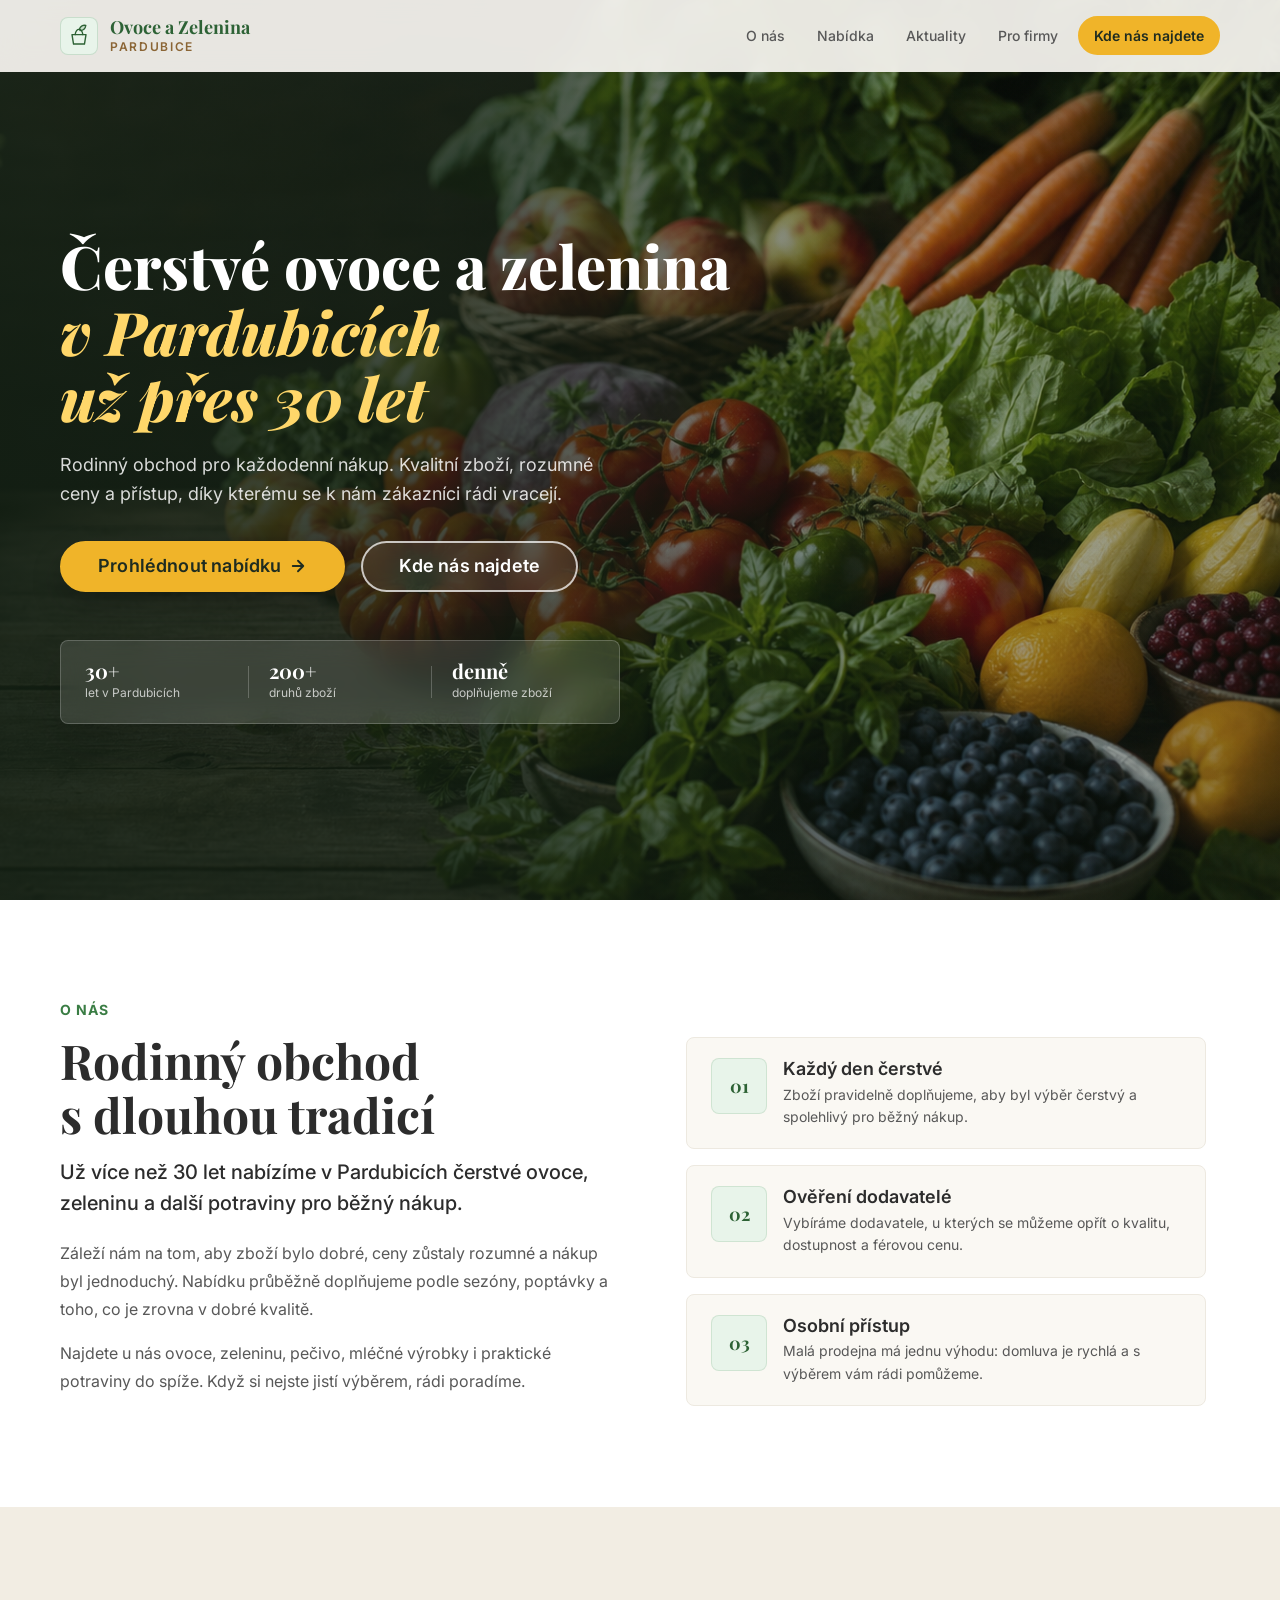
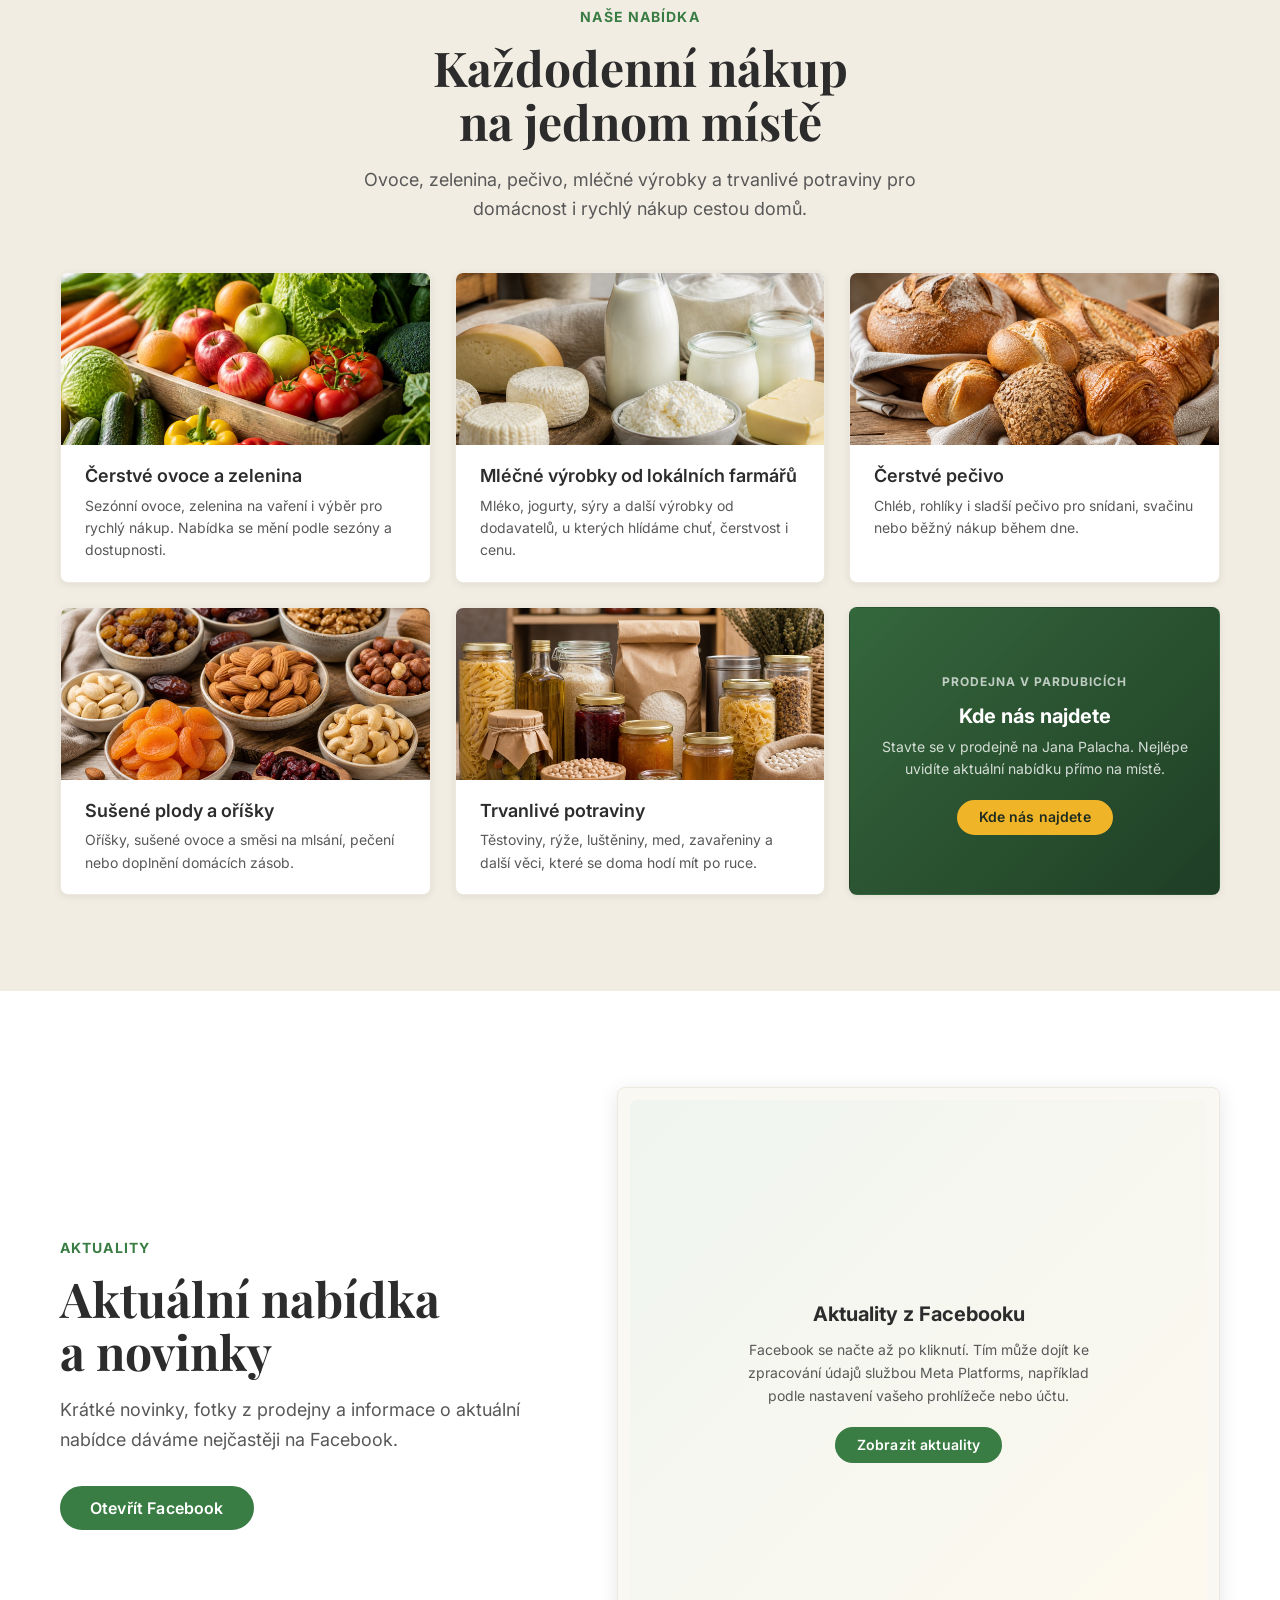
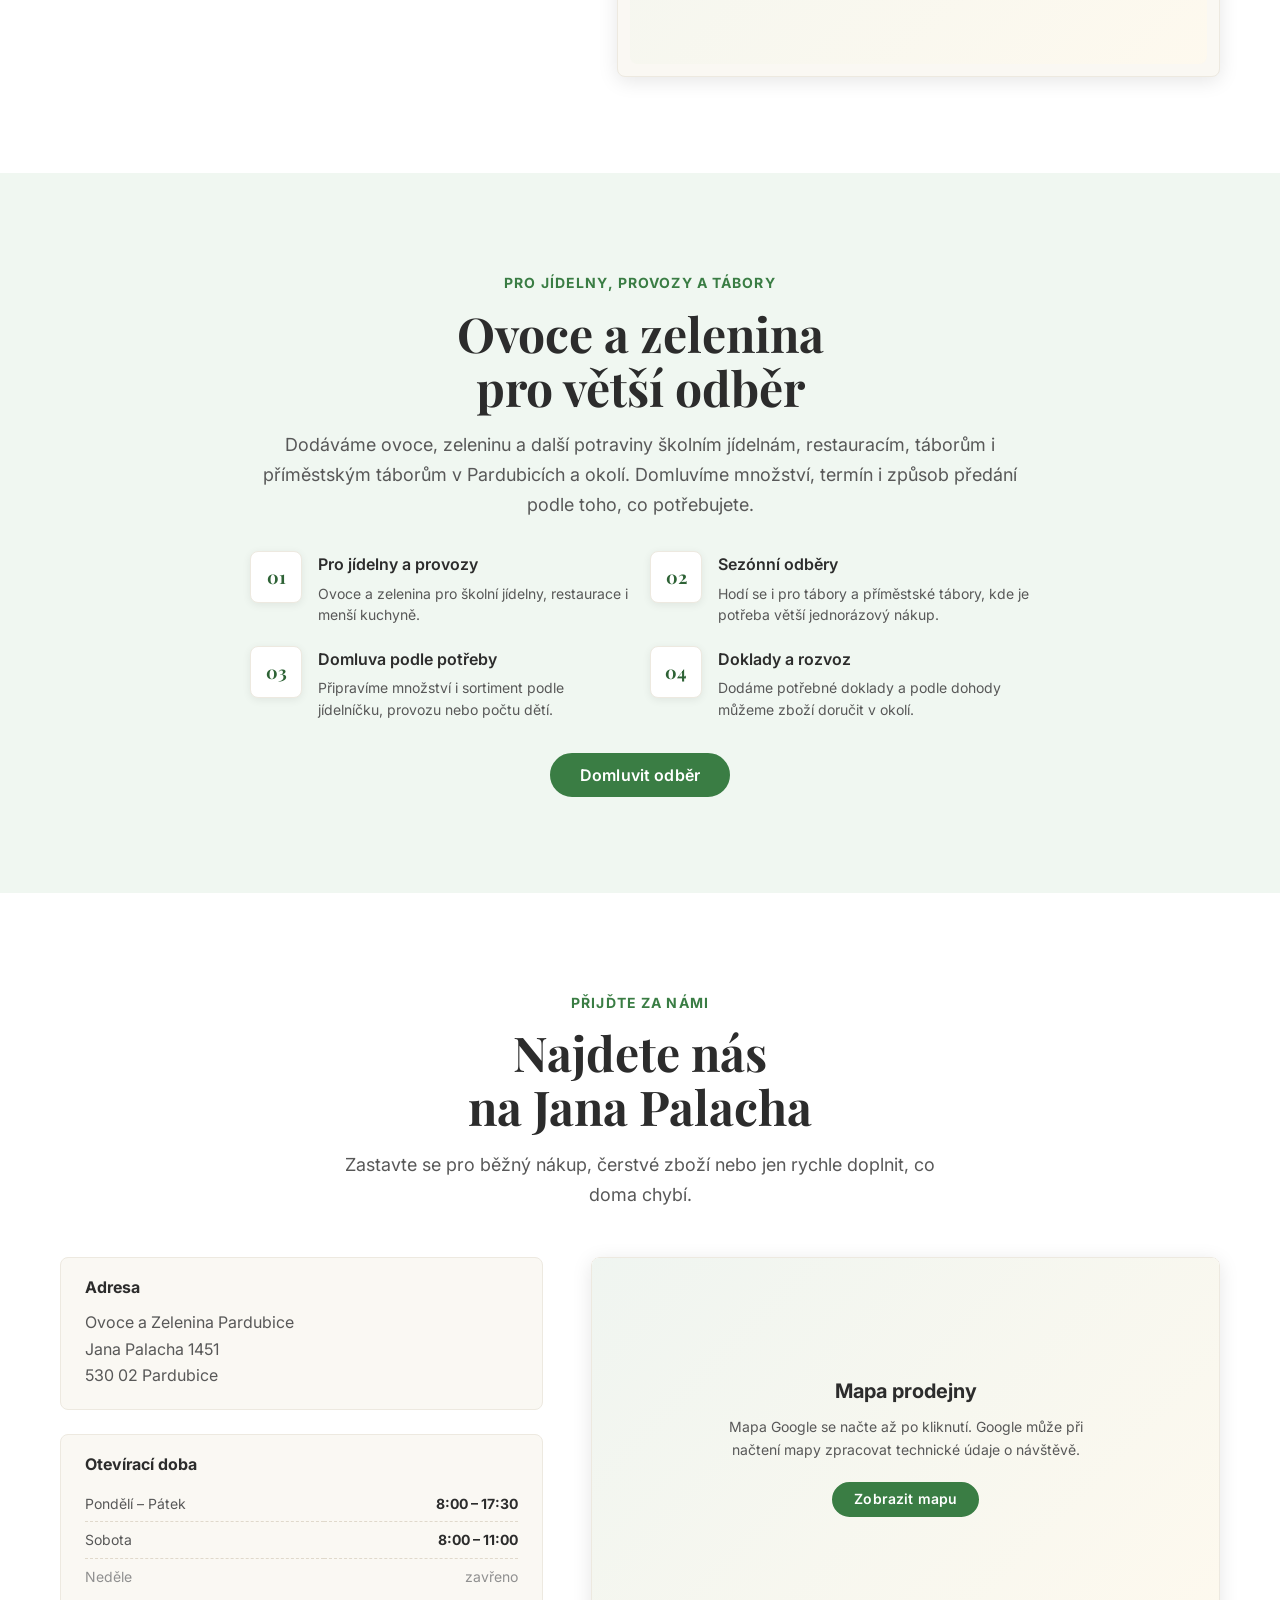
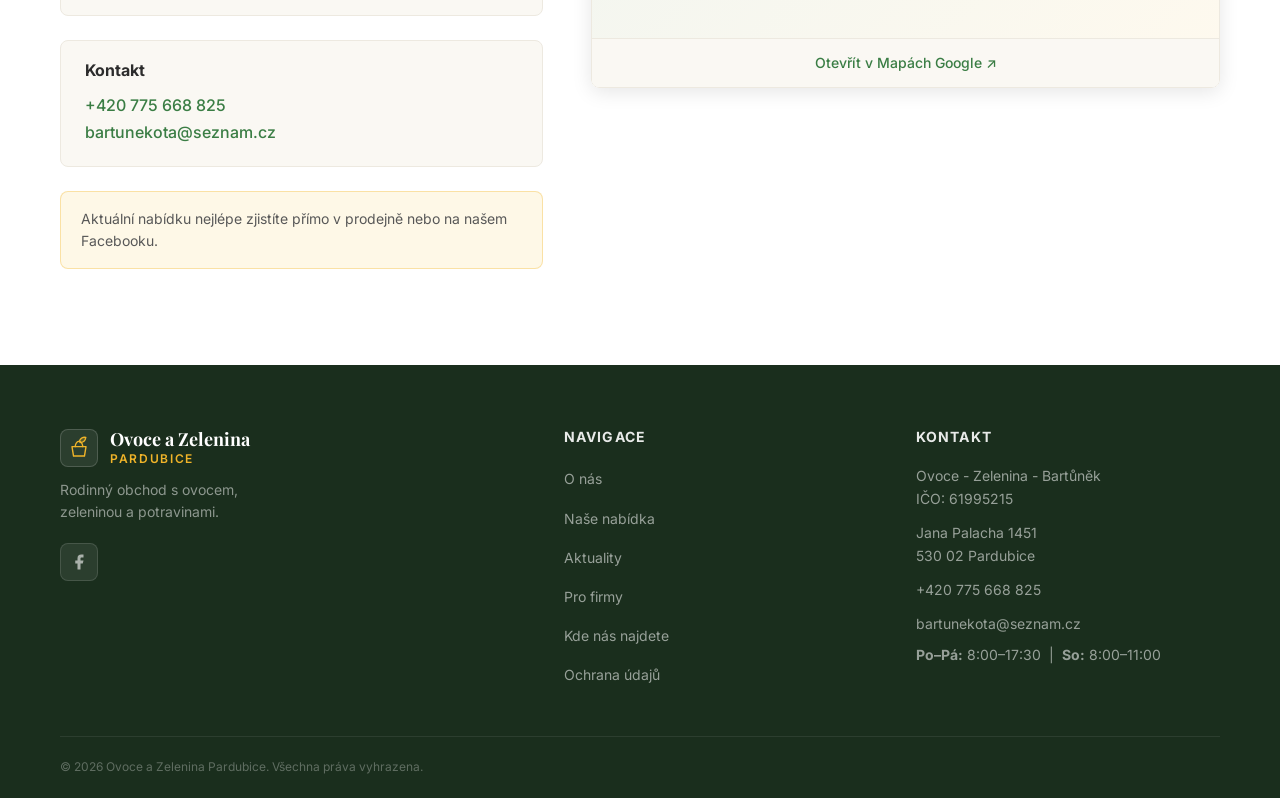
==== index.html @ 45f39aa2 "Finalize launch readiness updates" ====
<!DOCTYPE html>
<html lang="cs">
<head>
  <meta charset="UTF-8">
  <meta name="viewport" content="width=device-width, initial-scale=1.0">
  <title>Ovoce a Zelenina Pardubice – Rodinný obchod už přes 30 let</title>
  <meta name="description" content="Rodinný obchod s ovocem, zeleninou a potravinami v Pardubicích. Už přes 30 let stavíme na kvalitě, rozumné ceně a příjemném nákupu. Jana Palacha 1451.">
  <meta name="referrer" content="strict-origin-when-cross-origin">
  <link rel="preconnect" href="https://fonts.googleapis.com">
  <link rel="preconnect" href="https://fonts.gstatic.com" crossorigin>
  <link href="https://fonts.googleapis.com/css2?family=Playfair+Display:wght@400;600;700;800&family=Inter:wght@300;400;500;600&display=swap" rel="stylesheet">
  <link rel="stylesheet" href="css/style.css?v=launch-review">
</head>
<body>

  <!-- ========================
       HEADER / NAVIGACE
       ======================== -->
  <header class="header" id="header">
    <div class="container header__inner">
      <a href="#hero" class="logo" aria-label="Ovoce a Zelenina Pardubice – domovská stránka">
        <span class="logo__mark" aria-hidden="true">
          <svg viewBox="0 0 40 40" focusable="false">
            <path class="logo__mark-basket" d="M10 18h20l-2.2 13.5H12.2L10 18Z"/>
            <path class="logo__mark-handle" d="M14.5 18c.8-5 3.1-7.5 5.5-7.5S24.7 13 25.5 18"/>
            <path class="logo__mark-leaf" d="M20.5 10.5c1.6-4.5 5.5-6.6 9.2-5.5-.6 4.1-3.8 7.1-8.3 7.2"/>
          </svg>
        </span>
        <span class="logo__text">
          <span class="logo__name">Ovoce a Zelenina</span>
          <span class="logo__location">Pardubice</span>
        </span>
      </a>

      <nav class="nav" id="nav" aria-label="Hlavní navigace">
        <ul class="nav__list" role="list">
          <li><a href="#o-nas"    class="nav__link">O nás</a></li>
          <li><a href="#nabidka"  class="nav__link">Nabídka</a></li>
          <li><a href="#aktuality" class="nav__link">Aktuality</a></li>
          <li><a href="#firmy"    class="nav__link">Pro firmy</a></li>
          <li><a href="#kontakt"  class="nav__link nav__link--highlight">Kde nás najdete</a></li>
        </ul>
      </nav>

      <button class="hamburger" id="hamburger" aria-label="Otevřít navigační menu" aria-expanded="false" aria-controls="nav">
        <span></span>
        <span></span>
        <span></span>
      </button>
    </div>
  </header>

  <main>

    <!-- ========================
         HERO SEKCE
         ======================== -->
    <section class="hero" id="hero" aria-label="Úvodní sekce">
      <div class="container hero__container">

        <!-- Text část -->
        <div class="hero__content">
          <h1 class="hero__title">
            Čerstvé ovoce a zelenina<br>
            <em class="hero__title-accent">v Pardubicích už přes 30 let</em>
          </h1>

          <p class="hero__subtitle">
            Rodinný obchod pro každodenní nákup. Kvalitní zboží, rozumné ceny a přístup, díky kterému se k nám zákazníci rádi vracejí.
          </p>

          <div class="hero__cta">
            <a href="#nabidka" class="btn btn--primary btn--lg">
              <span>Prohlédnout nabídku</span>
              <svg width="18" height="18" viewBox="0 0 24 24" fill="none" stroke="currentColor" stroke-width="2.5" stroke-linecap="round" stroke-linejoin="round" aria-hidden="true"><path d="M5 12h14M12 5l7 7-7 7"/></svg>
            </a>
            <a href="#kontakt" class="btn btn--secondary btn--lg">Kde nás najdete</a>
          </div>

          <div class="hero__stats" aria-label="Klíčové statistiky">
            <div class="hero__stat">
              <strong>30+</strong>
              <span>let v Pardubicích</span>
            </div>
            <div class="hero__stat-divider" aria-hidden="true"></div>
            <div class="hero__stat">
              <strong>200+</strong>
              <span>druhů zboží</span>
            </div>
            <div class="hero__stat-divider" aria-hidden="true"></div>
            <div class="hero__stat">
              <strong>denně</strong>
              <span>doplňujeme zboží</span>
            </div>
          </div>
        </div>

      </div>
    </section>

    <!-- ========================
         O NÁS
         ======================== -->
    <section class="about" id="o-nas">
      <div class="container">
        <div class="about__inner">

          <div class="about__text" data-animate>
            <div class="section-label">O nás</div>
            <h2 class="section-title">Rodinný obchod<br>s dlouhou tradicí</h2>
            <p class="about__lead">
              Už více než 30 let nabízíme v Pardubicích čerstvé ovoce, zeleninu a další potraviny pro běžný nákup.
            </p>
            <p class="about__body-text">
              Záleží nám na tom, aby zboží bylo dobré, ceny zůstaly rozumné a nákup byl jednoduchý. Nabídku průběžně doplňujeme podle sezóny, poptávky a toho, co je zrovna v dobré kvalitě.
            </p>
            <p class="about__body-text">
              Najdete u nás ovoce, zeleninu, pečivo, mléčné výrobky i praktické potraviny do spíže. Když si nejste jistí výběrem, rádi poradíme.
            </p>
          </div>

          <div class="about__benefits" data-animate>
            <div class="benefit-card">
              <div class="benefit-card__icon" aria-hidden="true">01</div>
              <div class="benefit-card__body">
                <h3>Každý den čerstvé</h3>
                <p>Zboží pravidelně doplňujeme, aby byl výběr čerstvý a spolehlivý pro běžný nákup.</p>
              </div>
            </div>
            <div class="benefit-card">
              <div class="benefit-card__icon" aria-hidden="true">02</div>
              <div class="benefit-card__body">
                <h3>Ověření dodavatelé</h3>
                <p>Vybíráme dodavatele, u kterých se můžeme opřít o kvalitu, dostupnost a férovou cenu.</p>
              </div>
            </div>
            <div class="benefit-card">
              <div class="benefit-card__icon" aria-hidden="true">03</div>
              <div class="benefit-card__body">
                <h3>Osobní přístup</h3>
                <p>Malá prodejna má jednu výhodu: domluva je rychlá a s výběrem vám rádi pomůžeme.</p>
              </div>
            </div>
          </div>

        </div>
      </div>
    </section>

    <!-- ========================
         NAŠE NABÍDKA
         ======================== -->
    <section class="offer" id="nabidka">
      <div class="container">
        <div class="section-header" data-animate>
          <div class="section-label">Naše nabídka</div>
          <h2 class="section-title">Každodenní nákup<br>na jednom místě</h2>
          <p class="section-subtitle">Ovoce, zelenina, pečivo, mléčné výrobky a trvanlivé potraviny pro domácnost i rychlý nákup cestou domů.</p>
        </div>

        <div class="offer__grid">

          <div class="offer-card" data-animate>
            <div class="offer-card__visual">
              <img src="assets/offer/ovoce-zelenina.jpg" alt="Čerstvé ovoce a zelenina" class="offer-card__image">
            </div>
            <div class="offer-card__body">
              <h3>Čerstvé ovoce a zelenina</h3>
              <p>Sezónní ovoce, zelenina na vaření i výběr pro rychlý nákup. Nabídka se mění podle sezóny a dostupnosti.</p>
            </div>
          </div>

          <div class="offer-card" data-animate>
            <div class="offer-card__visual">
              <img src="assets/offer/mlecne-vyrobky.jpg" alt="Mléčné výrobky od lokálních farmářů" class="offer-card__image">
            </div>
            <div class="offer-card__body">
              <h3>Mléčné výrobky od lokálních farmářů</h3>
              <p>Mléko, jogurty, sýry a další výrobky od dodavatelů, u kterých hlídáme chuť, čerstvost i cenu.</p>
            </div>
          </div>

          <div class="offer-card" data-animate>
            <div class="offer-card__visual">
              <img src="assets/offer/pecivo.jpg" alt="Čerstvé pečivo" class="offer-card__image">
            </div>
            <div class="offer-card__body">
              <h3>Čerstvé pečivo</h3>
              <p>Chléb, rohlíky i sladší pečivo pro snídani, svačinu nebo běžný nákup během dne.</p>
            </div>
          </div>

          <div class="offer-card" data-animate>
            <div class="offer-card__visual">
              <img src="assets/offer/susene-plody-orisky.jpg" alt="Sušené plody a oříšky" class="offer-card__image">
            </div>
            <div class="offer-card__body">
              <h3>Sušené plody a oříšky</h3>
              <p>Oříšky, sušené ovoce a směsi na mlsání, pečení nebo doplnění domácích zásob.</p>
            </div>
          </div>

          <div class="offer-card" data-animate>
            <div class="offer-card__visual">
              <img src="assets/offer/trvanlive-potraviny.jpg" alt="Trvanlivé potraviny" class="offer-card__image">
            </div>
            <div class="offer-card__body">
              <h3>Trvanlivé potraviny</h3>
              <p>Těstoviny, rýže, luštěniny, med, zavařeniny a další věci, které se doma hodí mít po ruce.</p>
            </div>
          </div>

          <div class="offer-card offer-card--cta" data-animate>
            <div class="offer-card__cta-inner">
              <span class="offer-card__cta-label">Prodejna v Pardubicích</span>
              <h3>Kde nás najdete</h3>
              <p>Stavte se v prodejně na Jana Palacha. Nejlépe uvidíte aktuální nabídku přímo na místě.</p>
              <a href="#kontakt" class="btn btn--primary btn--sm">Kde nás najdete</a>
            </div>
          </div>

        </div>
      </div>
    </section>

    <!-- ========================
         AKTUALITY Z FACEBOOKU
         ======================== -->
    <section class="facebook-news" id="aktuality">
      <div class="container">
        <div class="facebook-news__inner">
          <div class="facebook-news__content" data-animate>
            <div class="section-label">Aktuality</div>
            <h2 class="section-title">Aktuální nabídka<br>a novinky</h2>
            <p class="section-subtitle">
              Krátké novinky, fotky z prodejny a informace o aktuální nabídce dáváme nejčastěji na Facebook.
            </p>
            <a href="https://www.facebook.com/ovocezeleninapardubice" target="_blank" rel="noopener noreferrer" class="btn btn--primary">
              Otevřít Facebook
            </a>
          </div>

          <div class="facebook-news__embed privacy-embed" data-animate>
            <div class="privacy-embed__frame" data-embed-frame>
              <div class="privacy-embed__content">
                <h3>Aktuality z Facebooku</h3>
                <p>Facebook se načte až po kliknutí. Tím může dojít ke zpracování údajů službou Meta Platforms, například podle nastavení vašeho prohlížeče nebo účtu.</p>
                <button
                  type="button"
                  class="btn btn--primary btn--sm"
                  data-load-embed
                  data-src="https://www.facebook.com/plugins/page.php?href=https%3A%2F%2Fwww.facebook.com%2Fovocezeleninapardubice&tabs=timeline&width=500&height=560&small_header=true&adapt_container_width=true&hide_cover=false&show_facepile=false"
                  data-title="Aktuality z Facebook stránky Ovoce a Zelenina Pardubice"
                  data-width="500"
                  data-height="560"
                  data-allow="autoplay; clipboard-write; encrypted-media; picture-in-picture; web-share"
                  data-referrerpolicy="strict-origin-when-cross-origin"
                >
                  Zobrazit aktuality
                </button>
              </div>
            </div>
          </div>
        </div>
      </div>
    </section>

    <!-- ========================
         PRO FIRMY – B2B
         ======================== -->
    <section class="business" id="firmy">
      <div class="container">
        <div class="business__inner">

          <div class="business__content" data-animate>
            <div class="section-label">Pro jídelny, provozy a tábory</div>
            <h2 class="section-title">Ovoce a zelenina<br>pro větší odběr</h2>
            <p class="business__text">
              Dodáváme ovoce, zeleninu a další potraviny školním jídelnám, restauracím, táborům i příměstským táborům v Pardubicích a okolí. Domluvíme množství, termín i způsob předání podle toho, co potřebujete.
            </p>

            <ul class="business__benefits" role="list">
              <li class="business__benefit">
                <span class="business__benefit-icon" aria-hidden="true">01</span>
                <div>
                  <strong>Pro jídelny a provozy</strong>
                  <p>Ovoce a zelenina pro školní jídelny, restaurace i menší kuchyně.</p>
                </div>
              </li>
              <li class="business__benefit">
                <span class="business__benefit-icon" aria-hidden="true">02</span>
                <div>
                  <strong>Sezónní odběry</strong>
                  <p>Hodí se i pro tábory a příměstské tábory, kde je potřeba větší jednorázový nákup.</p>
                </div>
              </li>
              <li class="business__benefit">
                <span class="business__benefit-icon" aria-hidden="true">03</span>
                <div>
                  <strong>Domluva podle potřeby</strong>
                  <p>Připravíme množství i sortiment podle jídelníčku, provozu nebo počtu dětí.</p>
                </div>
              </li>
              <li class="business__benefit">
                <span class="business__benefit-icon" aria-hidden="true">04</span>
                <div>
                  <strong>Doklady a rozvoz</strong>
                  <p>Dodáme potřebné doklady a podle dohody můžeme zboží doručit v okolí.</p>
                </div>
              </li>
            </ul>

            <a href="mailto:bartunekota@seznam.cz?subject=Domluva%20v%C4%9Bt%C5%A1%C3%ADho%20odb%C4%9Bru" class="btn btn--primary">Domluvit odběr</a>
          </div>

        </div>
      </div>
    </section>

    <!-- ========================
         KDE NÁS NAJDETE / KONTAKT
         ======================== -->
    <section class="contact" id="kontakt">
      <div class="container">
        <div class="section-header" data-animate>
          <div class="section-label">Přijďte za námi</div>
          <h2 class="section-title">Najdete nás<br>na Jana Palacha</h2>
          <p class="section-subtitle">Zastavte se pro běžný nákup, čerstvé zboží nebo jen rychle doplnit, co doma chybí.</p>
        </div>

        <div class="contact__inner">

          <div class="contact__info" data-animate>
            <div class="contact__block">
              <h3 class="contact__block-title">Adresa</h3>
              <address class="contact__address">
                Ovoce a Zelenina Pardubice<br>
                Jana Palacha 1451<br>
                530 02 Pardubice
              </address>
            </div>

            <div class="contact__block">
              <h3 class="contact__block-title">Otevírací doba</h3>
              <table class="hours-table">
                <tbody>
                  <tr>
                    <td>Pondělí – Pátek</td>
                    <td><strong>8:00 – 17:30</strong></td>
                  </tr>
                  <tr>
                    <td>Sobota</td>
                    <td><strong>8:00 – 11:00</strong></td>
                  </tr>
                  <tr class="hours-table__closed">
                    <td>Neděle</td>
                    <td>zavřeno</td>
                  </tr>
                </tbody>
              </table>
            </div>

            <div class="contact__block">
              <h3 class="contact__block-title">Kontakt</h3>
              <p>
                <a href="tel:+420775668825" class="contact__link">+420 775 668 825</a><br>
                <a href="mailto:bartunekota@seznam.cz" class="contact__link">bartunekota@seznam.cz</a>
              </p>
            </div>

            <div class="contact__note">
              <p>Aktuální nabídku nejlépe zjistíte přímo v prodejně nebo na našem Facebooku.</p>
            </div>
          </div>

          <div class="contact__map" data-animate>
            <div class="map-wrap">
              <div class="privacy-embed__frame privacy-embed__frame--map" data-embed-frame>
                <div class="privacy-embed__content">
                  <h3>Mapa prodejny</h3>
                  <p>Mapa Google se načte až po kliknutí. Google může při načtení mapy zpracovat technické údaje o návštěvě.</p>
                  <button
                    type="button"
                    class="btn btn--primary btn--sm"
                    data-load-embed
                    data-src="https://maps.google.com/maps?q=50.0266398,15.7705821&z=17&output=embed"
                    data-title="Mapa – Ovoce a zelenina Pardubice, Jana Palacha 1451"
                    data-width="100%"
                    data-height="380"
                    data-allowfullscreen="true"
                    data-referrerpolicy="no-referrer-when-downgrade"
                  >
                    Zobrazit mapu
                  </button>
                </div>
              </div>
              <a
                href="https://www.google.com/maps/place/Ovoce+a+Zelenina+-+Bart%C5%AFn%C4%9Bk/@50.0266397,15.7657112,667m/data=!3m2!1e3!4b1!4m6!3m5!1s0x470dcd3e4e9f7d7b:0xc7a788be14fceabe!8m2!3d50.0266398!4d15.7705821!16s%2Fg%2F11sf9skxr0"
                target="_blank"
                rel="noopener noreferrer"
                class="map-wrap__link"
              >
                Otevřít v Mapách Google ↗
              </a>
            </div>
          </div>

        </div>
      </div>
    </section>

  </main>

  <!-- ========================
       FOOTER
       ======================== -->
  <footer class="footer" id="footer" role="contentinfo">
    <div class="container">
      <div class="footer__top">

        <div class="footer__brand">
          <a href="#hero" class="logo logo--footer" aria-label="Ovoce a Zelenina Pardubice – zpět nahoru">
            <span class="logo__mark" aria-hidden="true">
              <svg viewBox="0 0 40 40" focusable="false">
                <path class="logo__mark-basket" d="M10 18h20l-2.2 13.5H12.2L10 18Z"/>
                <path class="logo__mark-handle" d="M14.5 18c.8-5 3.1-7.5 5.5-7.5S24.7 13 25.5 18"/>
                <path class="logo__mark-leaf" d="M20.5 10.5c1.6-4.5 5.5-6.6 9.2-5.5-.6 4.1-3.8 7.1-8.3 7.2"/>
              </svg>
            </span>
            <span class="logo__text">
              <span class="logo__name">Ovoce a Zelenina</span>
              <span class="logo__location">Pardubice</span>
            </span>
          </a>
          <p class="footer__tagline">Rodinný obchod s ovocem,<br>zeleninou a potravinami.</p>

          <div class="footer__social" aria-label="Sociální sítě">
            <a href="https://www.facebook.com/ovocezeleninapardubice" class="footer__social-link" aria-label="Náš Facebook" target="_blank" rel="noopener noreferrer">
              <svg width="18" height="18" viewBox="0 0 24 24" fill="currentColor" aria-hidden="true"><path d="M18 2h-3a5 5 0 0 0-5 5v3H7v4h3v8h4v-8h3l1-4h-4V7a1 1 0 0 1 1-1h3z"/></svg>
            </a>
          </div>
        </div>

        <nav class="footer__nav" aria-label="Patičková navigace">
          <h4 class="footer__nav-title">Navigace</h4>
          <ul role="list">
            <li><a href="#o-nas">O nás</a></li>
            <li><a href="#nabidka">Naše nabídka</a></li>
            <li><a href="#aktuality">Aktuality</a></li>
            <li><a href="#firmy">Pro firmy</a></li>
            <li><a href="#kontakt">Kde nás najdete</a></li>
            <li><a href="ochrana-osobnich-udaju.html">Ochrana údajů</a></li>
          </ul>
        </nav>

        <div class="footer__contact-info">
          <h4 class="footer__nav-title">Kontakt</h4>
          <address>
            <p>Ovoce - Zelenina - Bartůněk<br>IČO: 61995215</p>
            <p>Jana Palacha 1451<br>530 02 Pardubice</p>
            <p><a href="tel:+420775668825">+420 775 668 825</a></p>
            <p><a href="mailto:bartunekota@seznam.cz">bartunekota@seznam.cz</a></p>
          </address>
          <p class="footer__hours-mini">
            <strong>Po–Pá:</strong> 8:00–17:30 &nbsp;|&nbsp; <strong>So:</strong> 8:00–11:00
          </p>
        </div>

      </div>

      <div class="footer__bottom">
        <p class="footer__copy">&copy; 2026 Ovoce a Zelenina Pardubice. Všechna práva vyhrazena.</p>
      </div>
    </div>
  </footer>

  <script src="js/script.js?v=launch-review"></script>
</body>
</html>
---- css/style.css ----
/* ============================================================
   ZELENÝ KOŠÍK – style.css
   ============================================================
   Obsah (Table of Contents):
   01. CSS Custom Properties (design tokens)
   02. Reset & Base
   03. Typografie
   04. Layout Utilities
   05. Tlačítka (Buttons)
   06. Header & Navigace
   07. Hero sekce
   08. Sekce "O nás"
   09. Sekce "Nabídka"
   10. Sekce "Aktuality"
   11. Sekce "Pro firmy"
   12. Sekce "Kontakt"
   13. Ochrana osobních údajů
   14. Footer
   15. Animace (Animations)
   16. Responzivní design (Media Queries)
   ============================================================ */


/* ============================================================
   01. CSS CUSTOM PROPERTIES
   ============================================================ */
:root {
  /* Barvy – Primární zelená */
  --color-primary:        #3a7d44;
  --color-primary-light:  #52a95c;
  --color-primary-dark:   #2d6235;
  --color-primary-pale:   #e8f4ea;

  /* Barvy – Akcent žlutá */
  --color-accent:         #f0b429;
  --color-accent-light:   #ffd76a;
  --color-accent-dark:    #d49a1a;
  --color-accent-pale:    #fef8e7;

  /* Barvy – Zemitá hnědá */
  --color-earth:          #8b6535;
  --color-earth-light:    #c4935a;
  --color-earth-pale:     #f5ede0;

  /* Barvy – Pozadí & neutrální */
  --color-bg:             #faf8f3;
  --color-bg-alt:         #f2ede3;
  --color-bg-green:       #f0f7f1;
  --color-white:          #ffffff;
  --color-border:         #e0d9cc;
  --color-border-light:   #ede9e0;

  /* Barvy – Text */
  --color-text:           #2c2c2c;
  --color-text-on-accent: #1f2c20;
  --color-text-light:     #585858;
  --color-text-muted:     #909090;
  --color-footer:         #1a2e1d;

  /* Typografie */
  --font-heading: 'Playfair Display', Georgia, 'Times New Roman', serif;
  --font-body:    'Inter', -apple-system, BlinkMacSystemFont, 'Segoe UI', sans-serif;

  /* Velikosti písma */
  --text-xs:   0.75rem;   /* 12px */
  --text-sm:   0.875rem;  /* 14px */
  --text-base: 1rem;      /* 16px */
  --text-lg:   1.125rem;  /* 18px */
  --text-xl:   1.25rem;   /* 20px */
  --text-2xl:  1.5rem;    /* 24px */
  --text-3xl:  1.875rem;  /* 30px */
  --text-4xl:  2.25rem;   /* 36px */
  --text-5xl:  3rem;      /* 48px */
  --text-6xl:  3.75rem;   /* 60px */

  /* Spacing */
  --space-1:   0.25rem;
  --space-2:   0.5rem;
  --space-3:   0.75rem;
  --space-4:   1rem;
  --space-5:   1.25rem;
  --space-6:   1.5rem;
  --space-8:   2rem;
  --space-10:  2.5rem;
  --space-12:  3rem;
  --space-16:  4rem;
  --space-20:  5rem;
  --space-24:  6rem;
  --space-32:  8rem;

  /* Border radius */
  --radius-sm:   8px;
  --radius-md:   8px;
  --radius-lg:   8px;
  --radius-xl:   8px;
  --radius-full: 9999px;

  /* Stíny */
  --shadow-xs:  0 1px 3px rgba(0, 0, 0, 0.05);
  --shadow-sm:  0 2px 8px rgba(0, 0, 0, 0.07);
  --shadow-md:  0 4px 20px rgba(0, 0, 0, 0.10);
  --shadow-lg:  0 8px 40px rgba(0, 0, 0, 0.13);
  --shadow-xl:  0 16px 60px rgba(0, 0, 0, 0.15);

  /* Přechody */
  --transition-fast:   0.15s ease;
  --transition-base:   0.3s ease;
  --transition-slow:   0.5s ease;

  /* Layout */
  --container-max:  1240px;
  --container-pad:  clamp(1rem, 5vw, 2.5rem);
  --header-height:  72px;
}


/* ============================================================
   02. RESET & BASE
   ============================================================ */
*,
*::before,
*::after {
  box-sizing: border-box;
  margin: 0;
  padding: 0;
}

html {
  scroll-behavior: smooth;
  -webkit-text-size-adjust: 100%;
  scroll-padding-top: var(--header-height);
}

body {
  font-family: var(--font-body);
  font-size: var(--text-base);
  line-height: 1.7;
  color: var(--color-text);
  background-color: var(--color-bg);
  -webkit-font-smoothing: antialiased;
  -moz-osx-font-smoothing: grayscale;
  overflow-x: hidden;
}

img, svg {
  display: block;
  max-width: 100%;
}

a {
  color: inherit;
  text-decoration: none;
}

ul, ol {
  list-style: none;
}

button {
  font-family: inherit;
  cursor: pointer;
  border: none;
  background: none;
}

input, textarea, select {
  font-family: inherit;
}

address {
  font-style: normal;
}

/* Skrytý text dostupný pro čtečky obrazovky */
.sr-only {
  position: absolute;
  width: 1px;
  height: 1px;
  padding: 0;
  margin: -1px;
  overflow: hidden;
  clip: rect(0, 0, 0, 0);
  white-space: nowrap;
  border: 0;
}


/* ============================================================
   03. TYPOGRAFIE
   ============================================================ */
h1, h2, h3, h4 {
  font-family: var(--font-heading);
  line-height: 1.2;
  font-weight: 700;
  color: var(--color-text);
}

.section-label {
  display: inline-block;
  font-size: var(--text-sm);
  font-weight: 700;
  font-family: var(--font-body);
  letter-spacing: 0.08em;
  text-transform: uppercase;
  color: var(--color-primary);
  margin-bottom: var(--space-3);
}

.section-label--light {
  color: rgba(255, 255, 255, 0.75);
}

.section-title {
  font-size: clamp(var(--text-3xl), 4vw, var(--text-5xl));
  font-weight: 700;
  line-height: 1.12;
  color: var(--color-text);
  margin-bottom: var(--space-4);
  text-wrap: balance;
}

.section-title--light {
  color: var(--color-white);
}

.section-subtitle {
  font-size: var(--text-lg);
  color: var(--color-text-light);
  max-width: 620px;
  line-height: 1.65;
}

.section-subtitle--light {
  color: rgba(255, 255, 255, 0.8);
}


/* ============================================================
   04. LAYOUT UTILITIES
   ============================================================ */
.container {
  width: 100%;
  max-width: var(--container-max);
  margin-inline: auto;
  padding-inline: var(--container-pad);
}

.section-header {
  text-align: center;
  margin-bottom: var(--space-12);
}

.section-header .section-subtitle {
  margin-inline: auto;
}


/* ============================================================
   05. TLAČÍTKA
   ============================================================ */
.btn {
  display: inline-flex;
  align-items: center;
  gap: var(--space-2);
  padding: 0.75rem 1.75rem;
  border-radius: var(--radius-full);
  font-family: var(--font-body);
  font-size: var(--text-base);
  font-weight: 600;
  line-height: 1;
  letter-spacing: 0.01em;
  cursor: pointer;
  border: 2px solid transparent;
  transition:
    background-color var(--transition-base),
    color var(--transition-base),
    border-color var(--transition-base),
    transform var(--transition-fast),
    box-shadow var(--transition-base);
  white-space: nowrap;
  text-decoration: none;
}

.btn:hover {
  transform: translateY(-2px);
}

.btn:active {
  transform: translateY(0);
}

.btn--primary {
  background-color: var(--color-primary);
  color: var(--color-white);
  border-color: var(--color-primary);
}

.btn--primary:hover {
  background-color: var(--color-primary-dark);
  border-color: var(--color-primary-dark);
  box-shadow: 0 6px 20px rgba(58, 125, 68, 0.35);
}

.btn--secondary {
  background-color: transparent;
  color: var(--color-primary);
  border-color: var(--color-primary);
}

.btn--secondary:hover {
  background-color: var(--color-primary);
  color: var(--color-white);
  box-shadow: 0 6px 20px rgba(58, 125, 68, 0.25);
}

.btn--lg {
  padding: 0.9rem 2.25rem;
  font-size: var(--text-lg);
}

.btn--sm {
  padding: 0.55rem 1.25rem;
  font-size: var(--text-sm);
}


/* ============================================================
   06. HEADER & NAVIGACE
   ============================================================ */
.header {
  position: fixed;
  top: 0;
  left: 0;
  right: 0;
  z-index: 1000;
  height: var(--header-height);
  background-color: rgba(250, 248, 243, 0.92);
  backdrop-filter: blur(12px);
  -webkit-backdrop-filter: blur(12px);
  border-bottom: 1px solid transparent;
  transition:
    border-color var(--transition-base),
    box-shadow var(--transition-base),
    background-color var(--transition-base);
}

/* Styl přidaný pomocí JS při scrollu */
.header.is-scrolled {
  border-bottom-color: var(--color-border);
  box-shadow: 0 2px 20px rgba(0, 0, 0, 0.07);
}

.header__inner {
  display: flex;
  align-items: center;
  justify-content: space-between;
  height: 100%;
  gap: var(--space-8);
}

/* Logo */
.logo {
  display: flex;
  align-items: center;
  gap: var(--space-3);
  text-decoration: none;
  flex-shrink: 0;
}

.logo__mark {
  width: 38px;
  height: 38px;
  display: grid;
  place-items: center;
  flex-shrink: 0;
  color: var(--color-primary-dark);
  background: var(--color-primary-pale);
  border: 1px solid rgba(58, 125, 68, 0.18);
  border-radius: var(--radius-sm);
}

.logo__mark svg {
  width: 28px;
  height: 28px;
  overflow: visible;
}

.logo__mark-basket,
.logo__mark-handle,
.logo__mark-leaf {
  fill: none;
  stroke: currentColor;
  stroke-width: 2;
  stroke-linecap: round;
  stroke-linejoin: round;
}

.logo__mark-leaf {
  fill: rgba(58, 125, 68, 0.18);
}

.logo__text {
  display: flex;
  flex-direction: column;
  gap: 0px;
  line-height: 1;
}

.logo__name {
  font-family: var(--font-heading);
  font-size: var(--text-lg);
  font-weight: 700;
  color: var(--color-primary-dark);
  letter-spacing: 0;
  line-height: 1.1;
}

.logo__location {
  font-family: var(--font-body);
  font-size: var(--text-xs);
  font-weight: 600;
  color: var(--color-earth);
  letter-spacing: 0.14em;
  text-transform: uppercase;
  line-height: 1;
  margin-top: 3px;
}

/* Logo ve footeru – světlé barvy */
.logo--footer .logo__name {
  color: var(--color-white);
}

.logo--footer .logo__mark {
  color: var(--color-accent);
  background: rgba(255, 255, 255, 0.08);
  border-color: rgba(255, 255, 255, 0.16);
}

.logo--footer .logo__mark-leaf {
  fill: rgba(240, 180, 41, 0.22);
}

.logo--footer .logo__location {
  color: var(--color-accent);
}

/* Navigace */
.nav__list {
  display: flex;
  align-items: center;
  gap: var(--space-2);
}

.nav__link {
  display: block;
  padding: var(--space-2) var(--space-3);
  font-size: var(--text-sm);
  font-weight: 500;
  color: var(--color-text-light);
  border-radius: var(--radius-full);
  transition:
    color var(--transition-fast),
    background-color var(--transition-fast),
    border-color var(--transition-fast),
    box-shadow var(--transition-base);
}

.nav__link:hover {
  color: var(--color-primary);
  background-color: var(--color-primary-pale);
}

.nav__link--highlight {
  color: var(--color-text-on-accent);
  background-color: var(--color-accent);
  border: 2px solid var(--color-accent);
  font-weight: 600;
  padding: calc(var(--space-2) - 2px) calc(var(--space-4) - 2px);
}

.nav__link--highlight:hover {
  background-color: var(--color-accent-light);
  border-color: var(--color-accent-light);
  color: var(--color-text-on-accent);
  box-shadow: 0 6px 20px rgba(240, 180, 41, 0.28);
}

/* Aktivní odkaz (přidávané JS) */
.nav__link.is-active {
  color: var(--color-primary-dark);
  font-weight: 600;
}

.nav__link--highlight.is-active {
  color: var(--color-text-on-accent);
}

/* Hamburger tlačítko (mobilní) */
.hamburger {
  display: none;
  flex-direction: column;
  justify-content: center;
  align-items: center;
  gap: 5px;
  width: 44px;
  height: 44px;
  border-radius: var(--radius-sm);
  background: transparent;
  border: none;
  cursor: pointer;
  padding: var(--space-2);
  flex-shrink: 0;
}

.hamburger span {
  display: block;
  width: 22px;
  height: 2px;
  background-color: var(--color-text);
  border-radius: 2px;
  transition: transform var(--transition-base), opacity var(--transition-base);
  transform-origin: center;
}

/* Stav otevřeného menu */
.hamburger.is-active span:nth-child(1) {
  transform: translateY(7px) rotate(45deg);
}
.hamburger.is-active span:nth-child(2) {
  opacity: 0;
  transform: scaleX(0);
}
.hamburger.is-active span:nth-child(3) {
  transform: translateY(-7px) rotate(-45deg);
}


/* ============================================================
   07. HERO SEKCE
   ============================================================ */
.hero {
  position: relative;
  min-height: 100svh;
  display: flex;
  align-items: center;
  padding-top: calc(var(--header-height) + var(--space-12));
  padding-bottom: var(--space-16);
  overflow: hidden;
  background:
    linear-gradient(90deg, rgba(18, 31, 19, 0.86) 0%, rgba(18, 31, 19, 0.68) 38%, rgba(18, 31, 19, 0.16) 72%),
    linear-gradient(180deg, rgba(18, 31, 19, 0.18) 0%, rgba(18, 31, 19, 0.35) 100%),
    url('../assets/hero-produce.png') center right / cover no-repeat;
}

.hero__container {
  position: relative;
  z-index: 1;
  display: flex;
  align-items: center;
}

/* Levý sloupec – text */
.hero__content {
  max-width: 700px;
}

.hero__title {
  font-size: clamp(var(--text-4xl), 5.5vw, var(--text-6xl));
  font-weight: 800;
  line-height: 1.1;
  letter-spacing: 0;
  color: var(--color-white);
  margin-bottom: var(--space-5);
  text-wrap: balance;
}

.hero__title-accent {
  font-style: italic;
  color: var(--color-accent-light);
  display: block;
}

.hero__subtitle {
  font-size: var(--text-lg);
  color: rgba(255, 255, 255, 0.84);
  line-height: 1.65;
  margin-bottom: var(--space-8);
  max-width: 560px;
}

.hero__cta {
  display: flex;
  gap: var(--space-4);
  flex-wrap: wrap;
  margin-bottom: var(--space-12);
}

.hero__cta .btn--primary {
  background-color: var(--color-accent);
  border-color: var(--color-accent);
  color: var(--color-text-on-accent);
  box-shadow: 0 14px 30px rgba(0, 0, 0, 0.22);
}

.hero__cta .btn--primary:hover {
  background-color: var(--color-accent-light);
  border-color: var(--color-accent-light);
  color: var(--color-text-on-accent);
}

.hero__cta .btn--secondary {
  color: var(--color-white);
  border-color: rgba(255, 255, 255, 0.72);
  background-color: rgba(255, 255, 255, 0.08);
  backdrop-filter: blur(10px);
}

.hero__cta .btn--secondary:hover {
  color: var(--color-text-on-accent);
  border-color: var(--color-white);
  background-color: var(--color-white);
}

/* Stats bar */
.hero__stats {
  display: flex;
  align-items: center;
  justify-content: space-between;
  gap: var(--space-5);
  padding: var(--space-5) var(--space-6);
  background: rgba(255, 255, 255, 0.12);
  border-radius: var(--radius-sm);
  box-shadow: 0 18px 45px rgba(0, 0, 0, 0.16);
  border: 1px solid rgba(255, 255, 255, 0.20);
  backdrop-filter: blur(14px);
  width: 100%;
  max-width: 560px;
}

.hero__stat {
  display: flex;
  flex-direction: column;
  flex: 1;
  gap: 2px;
}

.hero__stat strong {
  font-family: var(--font-heading);
  font-size: var(--text-xl);
  font-weight: 700;
  color: var(--color-white);
  line-height: 1;
}

.hero__stat span {
  font-size: var(--text-xs);
  color: rgba(255, 255, 255, 0.72);
  font-weight: 400;
}

.hero__stat-divider {
  width: 1px;
  height: 32px;
  background-color: rgba(255, 255, 255, 0.22);
}


/* ============================================================
   08. SEKCE "O NÁS"
   ============================================================ */
.about {
  padding: var(--space-24) 0;
  background-color: var(--color-white);
}

.about__inner {
  display: grid;
  grid-template-columns: 1fr 1fr;
  gap: var(--space-16);
  align-items: center;
}

.about__lead {
  font-size: var(--text-xl);
  font-weight: 500;
  color: var(--color-text);
  line-height: 1.55;
  margin-bottom: var(--space-5);
}

.about__body-text {
  color: var(--color-text-light);
  line-height: 1.75;
  margin-bottom: var(--space-4);
}

/* Benefit karty */
.about__benefits {
  display: flex;
  flex-direction: column;
  gap: var(--space-4);
  width: 100%;
  max-width: 520px;
  justify-self: center;
  margin-top: calc(var(--space-8) + var(--space-1));
}

.benefit-card {
  display: flex;
  align-items: flex-start;
  gap: var(--space-4);
  padding: var(--space-5) var(--space-6);
  background: var(--color-bg);
  border: 1px solid var(--color-border-light);
  border-radius: var(--radius-sm);
  transition: transform var(--transition-base), box-shadow var(--transition-base);
}

.benefit-card:hover {
  transform: translateY(-3px);
  box-shadow: var(--shadow-sm);
}

.benefit-card__icon {
  font-family: var(--font-heading);
  font-size: var(--text-lg);
  font-weight: 700;
  line-height: 1;
  flex-shrink: 0;
  width: 56px;
  height: 56px;
  display: flex;
  align-items: center;
  justify-content: center;
  color: var(--color-primary-dark);
  background: var(--color-primary-pale);
  border: 1px solid rgba(58, 125, 68, 0.14);
  border-radius: var(--radius-sm);
}

.benefit-card__body h3 {
  font-size: var(--text-lg);
  font-weight: 600;
  margin-bottom: var(--space-1);
  font-family: var(--font-body);
}

.benefit-card__body p {
  font-size: var(--text-sm);
  color: var(--color-text-light);
  line-height: 1.6;
}


/* ============================================================
   09. SEKCE "NABÍDKA"
   ============================================================ */
.offer {
  padding: var(--space-24) 0;
  background-color: var(--color-bg-alt);
}

.offer__grid {
  display: grid;
  grid-template-columns: repeat(3, 1fr);
  gap: var(--space-6);
}

.offer-card {
  background: var(--color-white);
  border-radius: var(--radius-lg);
  overflow: hidden;
  box-shadow: var(--shadow-sm);
  border: 1px solid var(--color-border-light);
  transition:
    transform var(--transition-base),
    box-shadow var(--transition-base);
}

.offer-card:hover {
  transform: translateY(-6px);
  box-shadow: var(--shadow-lg);
}

/* Vizuální horní část každé karty */
.offer-card__visual {
  height: 172px;
  position: relative;
  overflow: hidden;
  background: var(--color-bg);
}

.offer-card__image {
  width: 100%;
  height: 100%;
  object-fit: cover;
  transition: transform var(--transition-slow);
}

.offer-card:hover .offer-card__image {
  transform: scale(1.04);
}

.offer-card__body {
  padding: var(--space-5) var(--space-6);
}

.offer-card__body h3 {
  font-family: var(--font-body);
  font-size: var(--text-lg);
  font-weight: 600;
  margin-bottom: var(--space-2);
  color: var(--color-text);
}

.offer-card__body p {
  font-size: var(--text-sm);
  color: var(--color-text-light);
  line-height: 1.6;
}

/* CTA karta (poslední) */
.offer-card--cta {
  background:
    linear-gradient(135deg, rgba(45, 98, 53, 0.96) 0%, rgba(26, 58, 34, 0.98) 100%);
  border-color: transparent;
  display: flex;
  align-items: center;
  justify-content: center;
  min-height: 220px;
}

.offer-card--cta:hover {
  transform: translateY(-6px);
  box-shadow: 0 12px 40px rgba(58, 125, 68, 0.4);
}

.offer-card__cta-inner {
  padding: var(--space-6);
  text-align: center;
  color: var(--color-white);
}

.offer-card__cta-label {
  display: inline-block;
  margin-bottom: var(--space-3);
  color: rgba(255, 255, 255, 0.7);
  font-size: var(--text-xs);
  font-weight: 700;
  text-transform: uppercase;
  letter-spacing: 0.08em;
}

.offer-card__cta-inner h3 {
  color: var(--color-white);
  font-family: var(--font-body);
  font-size: var(--text-xl);
  font-weight: 700;
  margin-bottom: var(--space-2);
}

.offer-card__cta-inner p {
  color: rgba(255,255,255,0.8);
  font-size: var(--text-sm);
  margin-bottom: var(--space-5);
  line-height: 1.55;
}

.offer-card--cta .btn--primary {
  background: var(--color-accent);
  color: var(--color-text-on-accent);
  border-color: var(--color-accent);
}

.offer-card--cta .btn--primary:hover {
  background: var(--color-accent-light);
  border-color: var(--color-accent-light);
  box-shadow: 0 4px 16px rgba(240, 180, 41, 0.4);
}


/* ============================================================
   10. SEKCE "AKTUALITY"
   ============================================================ */
.facebook-news {
  padding: var(--space-24) 0;
  background-color: var(--color-white);
}

.facebook-news__inner {
  display: grid;
  grid-template-columns: 0.9fr 1.1fr;
  gap: var(--space-16);
  align-items: center;
}

.facebook-news__content {
  max-width: 520px;
}

.facebook-news__content .section-subtitle {
  margin-bottom: var(--space-8);
}

.facebook-news__embed {
  display: flex;
  justify-content: center;
  padding: var(--space-3);
  background: var(--color-bg);
  border: 1px solid var(--color-border-light);
  border-radius: var(--radius-sm);
  box-shadow: var(--shadow-md);
  min-height: 590px;
}

.facebook-news__embed iframe {
  display: block;
  width: 100%;
  max-width: 500px;
  border-radius: var(--radius-sm);
  background: var(--color-white);
}

.privacy-embed__frame {
  width: 100%;
  min-height: 560px;
  display: flex;
  align-items: center;
  justify-content: center;
  padding: var(--space-8);
  background:
    linear-gradient(135deg, rgba(58, 125, 68, 0.08), rgba(240, 180, 41, 0.08)),
    var(--color-white);
  border-radius: var(--radius-sm);
}

.privacy-embed__frame--map {
  min-height: 380px;
  border-radius: 0;
}

.privacy-embed__content {
  max-width: 380px;
  text-align: center;
}

.privacy-embed__content h3 {
  font-family: var(--font-body);
  font-size: var(--text-xl);
  font-weight: 700;
  color: var(--color-text);
  margin-bottom: var(--space-3);
}

.privacy-embed__content p {
  font-size: var(--text-sm);
  line-height: 1.65;
  color: var(--color-text-light);
  margin-bottom: var(--space-5);
}

.privacy-embed iframe {
  display: block;
  width: 100%;
  border: 0;
  background: var(--color-white);
}

.facebook-news__embed.privacy-embed iframe {
  max-width: 500px;
  border-radius: var(--radius-sm);
}

.map-wrap iframe {
  min-height: 380px;
}


/* ============================================================
   11. SEKCE "PRO FIRMY"
   ============================================================ */
.business {
  padding: var(--space-24) 0;
  background-color: var(--color-bg-green);
}

.business__inner {
  max-width: 780px;
  margin-inline: auto;
}

.business__content {
  text-align: center;
}

.business__text {
  font-size: var(--text-lg);
  color: var(--color-text-light);
  line-height: 1.65;
  margin-bottom: var(--space-8);
}

.business__benefits {
  display: grid;
  grid-template-columns: repeat(2, minmax(0, 1fr));
  gap: var(--space-5);
  margin-bottom: var(--space-8);
  text-align: left;
}

.business__benefit {
  display: flex;
  align-items: flex-start;
  gap: var(--space-4);
}

.business__benefit-icon {
  font-family: var(--font-heading);
  font-size: var(--text-lg);
  font-weight: 700;
  line-height: 1;
  flex-shrink: 0;
  width: 52px;
  height: 52px;
  display: flex;
  align-items: center;
  justify-content: center;
  color: var(--color-primary-dark);
  background: var(--color-white);
  border-radius: var(--radius-sm);
  box-shadow: var(--shadow-sm);
  border: 1px solid var(--color-border-light);
}

.business__benefit strong {
  display: block;
  font-size: var(--text-base);
  font-weight: 600;
  color: var(--color-text);
  margin-bottom: var(--space-1);
}

.business__benefit p {
  font-size: var(--text-sm);
  color: var(--color-text-light);
  line-height: 1.55;
}

/* ============================================================
   12. SEKCE "KONTAKT"
   ============================================================ */
.contact {
  padding: var(--space-24) 0;
  background-color: var(--color-white);
}

.contact__inner {
  display: grid;
  grid-template-columns: 1fr 1.3fr;
  gap: var(--space-12);
  align-items: start;
}

.contact__info {
  display: flex;
  flex-direction: column;
  gap: var(--space-6);
}

.contact__block {
  padding: var(--space-5) var(--space-6);
  background: var(--color-bg);
  border-radius: var(--radius-md);
  border: 1px solid var(--color-border-light);
}

.contact__block-title {
  font-family: var(--font-body);
  font-size: var(--text-base);
  font-weight: 700;
  color: var(--color-text);
  margin-bottom: var(--space-3);
  display: flex;
  align-items: center;
  gap: var(--space-2);
}

.contact__address {
  font-size: var(--text-base);
  color: var(--color-text-light);
  line-height: 1.65;
}

/* Otevírací hodiny */
.hours-table {
  width: 100%;
  border-collapse: collapse;
  font-size: var(--text-sm);
}

.hours-table td {
  padding: var(--space-2) 0;
  color: var(--color-text-light);
  border-bottom: 1px dashed var(--color-border);
  line-height: 1.4;
}

.hours-table tr:last-child td {
  border-bottom: none;
}

.hours-table td:last-child {
  text-align: right;
  font-weight: 500;
  color: var(--color-text);
}

.hours-table__closed td {
  color: var(--color-text-muted);
}

.hours-table__closed td:last-child {
  color: var(--color-text-muted);
  font-weight: 400;
}

.contact__link {
  color: var(--color-primary);
  font-weight: 500;
  text-decoration: none;
  transition: color var(--transition-fast);
}

.contact__link:hover {
  color: var(--color-primary-dark);
  text-decoration: underline;
}

/* Poznámka o parkování */
.contact__note {
  display: flex;
  align-items: flex-start;
  gap: var(--space-3);
  padding: var(--space-4) var(--space-5);
  background: var(--color-accent-pale);
  border-radius: var(--radius-md);
  border: 1px solid rgba(240, 180, 41, 0.35);
}

.contact__note span {
  font-size: 1.4rem;
  flex-shrink: 0;
  margin-top: 2px;
}

.contact__note p {
  font-size: var(--text-sm);
  color: var(--color-text-light);
  line-height: 1.55;
}

/* Placeholder pro mapu */
.contact__map {
  border-radius: var(--radius-lg);
  overflow: hidden;
  box-shadow: var(--shadow-md);
}

/* Skutečná mapa */
.map-wrap {
  border-radius: var(--radius-lg);
  overflow: hidden;
  box-shadow: var(--shadow-md);
  border: 1px solid var(--color-border-light);
  display: flex;
  flex-direction: column;
}

.map-wrap__link {
  display: block;
  text-align: center;
  padding: var(--space-3) var(--space-4);
  background: var(--color-bg);
  font-size: var(--text-sm);
  font-weight: 500;
  color: var(--color-primary);
  border-top: 1px solid var(--color-border-light);
  transition: background-color var(--transition-fast), color var(--transition-fast);
}

.map-wrap__link:hover {
  background-color: var(--color-primary-pale);
  color: var(--color-primary-dark);
}

/* ============================================================
   13. OCHRANA OSOBNÍCH ÚDAJŮ
   ============================================================ */
.legal {
  padding: var(--space-24) 0;
  background-color: var(--color-bg);
}

.legal--page {
  padding-top: calc(var(--header-height) + var(--space-16));
  min-height: 100svh;
}

.legal__inner {
  max-width: 980px;
  margin-inline: auto;
}

.legal__inner .section-title {
  margin-bottom: var(--space-8);
}

.legal__intro {
  max-width: 720px;
  font-size: var(--text-lg);
  line-height: 1.65;
  color: var(--color-text-light);
  margin-bottom: var(--space-8);
}

.legal__grid {
  display: grid;
  grid-template-columns: repeat(2, minmax(0, 1fr));
  gap: var(--space-5);
}

.legal__block {
  padding: var(--space-6);
  background: var(--color-white);
  border: 1px solid var(--color-border-light);
  border-radius: var(--radius-sm);
}

.legal__block h2,
.legal__block h3 {
  font-family: var(--font-body);
  font-size: var(--text-base);
  font-weight: 700;
  color: var(--color-text);
  margin-bottom: var(--space-3);
}

.legal__block p {
  font-size: var(--text-sm);
  line-height: 1.7;
  color: var(--color-text-light);
}

.legal__block p + p {
  margin-top: var(--space-3);
}

.legal__block a {
  color: var(--color-primary);
  font-weight: 500;
}

.legal__back {
  margin-top: var(--space-8);
}

/* ============================================================
   14. FOOTER
   ============================================================ */
.footer {
  background-color: var(--color-footer);
  color: rgba(255, 255, 255, 0.7);
  padding-top: var(--space-16);
}

.footer__top {
  display: grid;
  grid-template-columns: 1.5fr 1fr 1fr;
  gap: var(--space-12);
  padding-bottom: var(--space-12);
  border-bottom: 1px solid rgba(255, 255, 255, 0.08);
}

/* Logo ve footeru */
.logo--footer .logo__text {
  color: var(--color-white);
}

.footer__tagline {
  font-size: var(--text-sm);
  color: rgba(255, 255, 255, 0.5);
  line-height: 1.6;
  margin-top: var(--space-3);
  margin-bottom: var(--space-5);
}

/* Sociální sítě */
.footer__social {
  display: flex;
  gap: var(--space-3);
}

.footer__social-link {
  width: 38px;
  height: 38px;
  border-radius: var(--radius-sm);
  background: rgba(255, 255, 255, 0.08);
  border: 1px solid rgba(255, 255, 255, 0.12);
  display: flex;
  align-items: center;
  justify-content: center;
  color: rgba(255, 255, 255, 0.6);
  transition:
    background-color var(--transition-fast),
    color var(--transition-fast),
    transform var(--transition-fast);
}

.footer__social-link:hover {
  background-color: var(--color-primary);
  color: var(--color-white);
  border-color: var(--color-primary);
  transform: translateY(-2px);
}

/* Navigace ve footeru */
.footer__nav-title {
  font-family: var(--font-body);
  font-size: var(--text-sm);
  font-weight: 700;
  text-transform: uppercase;
  letter-spacing: 0.08em;
  color: rgba(255, 255, 255, 0.9);
  margin-bottom: var(--space-5);
}

.footer__nav ul,
.footer__contact-info address {
  display: flex;
  flex-direction: column;
  gap: var(--space-3);
}

.footer__nav a,
.footer__contact-info a {
  font-size: var(--text-sm);
  color: rgba(255, 255, 255, 0.55);
  transition: color var(--transition-fast);
}

.footer__nav a:hover,
.footer__contact-info a:hover {
  color: var(--color-white);
}

.footer__contact-info p {
  font-size: var(--text-sm);
  color: rgba(255, 255, 255, 0.55);
  line-height: 1.6;
}

.footer__hours-mini {
  margin-top: var(--space-2);
  font-size: var(--text-xs);
  color: rgba(255, 255, 255, 0.4);
  line-height: 1.8;
}

/* Spodní část footeru */
.footer__bottom {
  display: flex;
  align-items: center;
  justify-content: space-between;
  padding: var(--space-5) 0;
  gap: var(--space-6);
  flex-wrap: wrap;
}

.footer__copy {
  font-size: var(--text-xs);
  color: rgba(255, 255, 255, 0.3);
}

/* ============================================================
   15. ANIMACE
   ============================================================ */

/* Scroll reveal – výchozí stav (přidané pomocí JS) */
[data-animate] {
  opacity: 0;
  transform: translateY(32px);
  transition:
    opacity 0.65s cubic-bezier(0.22, 0.61, 0.36, 1),
    transform 0.65s cubic-bezier(0.22, 0.61, 0.36, 1);
}

/* Stav po zobrazení */
[data-animate].is-visible {
  opacity: 1;
  transform: translateY(0);
}

/* Staggered zpoždění pro child elementy */
[data-animate]:nth-child(2) { transition-delay: 0.08s; }
[data-animate]:nth-child(3) { transition-delay: 0.16s; }
[data-animate]:nth-child(4) { transition-delay: 0.24s; }
[data-animate]:nth-child(5) { transition-delay: 0.32s; }
[data-animate]:nth-child(6) { transition-delay: 0.40s; }

/* ============================================================
   16. RESPONZIVNÍ DESIGN – MEDIA QUERIES
   ============================================================ */

/* Tablet – < 1024px */
@media (max-width: 1024px) {

  .hero__container {
    text-align: center;
    justify-content: center;
  }

  .hero__content {
    max-width: 100%;
  }

  .hero__cta {
    justify-content: center;
  }

  .hero__stats {
    margin-inline: auto;
  }

  .about__inner {
    grid-template-columns: 1fr;
    gap: var(--space-10);
  }

  .offer__grid {
    grid-template-columns: repeat(2, 1fr);
  }

  .facebook-news__inner {
    grid-template-columns: 1fr;
    gap: var(--space-10);
  }

  .facebook-news__content {
    max-width: 680px;
    text-align: center;
    margin-inline: auto;
  }

  .facebook-news__content .section-subtitle {
    margin-inline: auto;
  }

  .contact__inner {
    grid-template-columns: 1fr;
    gap: var(--space-8);
  }

  .legal__grid {
    grid-template-columns: 1fr;
  }

  .footer__top {
    grid-template-columns: 1fr 1fr;
    row-gap: var(--space-8);
  }

  .footer__brand {
    grid-column: 1 / -1;
  }
}

/* Navigace – přepnout dřív, než se odkazy začnou lámat */
@media (max-width: 1120px) {
  .hamburger {
    display: flex;
  }

  .nav {
    position: fixed;
    top: var(--header-height);
    left: 0;
    right: 0;
    background: var(--color-white);
    border-bottom: 1px solid var(--color-border);
    box-shadow: var(--shadow-lg);
    padding: var(--space-6) var(--container-pad);
    z-index: 999;
    transform: translateY(-20px);
    opacity: 0;
    pointer-events: none;
    transition:
      transform var(--transition-base),
      opacity var(--transition-base);
  }

  .nav.is-open {
    transform: translateY(0);
    opacity: 1;
    pointer-events: auto;
  }

  .nav__list {
    flex-direction: column;
    align-items: flex-start;
    gap: var(--space-1);
  }

  .nav__link {
    font-size: var(--text-base);
    width: 100%;
    padding: var(--space-3) var(--space-4);
    border-radius: var(--radius-sm);
  }
}

/* Mobilní zařízení – < 768px */
@media (max-width: 768px) {

  /* Hero */
  .hero {
    padding-top: calc(var(--header-height) + var(--space-8));
    padding-bottom: var(--space-12);
    min-height: 88svh;
    background:
      linear-gradient(180deg, rgba(18, 31, 19, 0.88) 0%, rgba(18, 31, 19, 0.62) 50%, rgba(18, 31, 19, 0.44) 100%),
      url('../assets/hero-produce.png') center / cover no-repeat;
  }

  .hero__subtitle {
    margin-inline: auto;
  }

  .hero__stats {
    flex-wrap: wrap;
    justify-content: center;
    gap: var(--space-4);
    width: 100%;
  }

  .hero__stat-divider {
    display: none;
  }

  .hero__cta {
    flex-direction: column;
    align-items: center;
    gap: var(--space-3);
  }

  .hero__cta .btn {
    width: 100%;
    justify-content: center;
    max-width: 320px;
  }

  /* Nabídka */
  .offer__grid {
    grid-template-columns: 1fr;
  }

  .facebook-news__embed {
    padding: var(--space-2);
    min-height: 520px;
  }

  .facebook-news__embed iframe {
    height: 500px;
  }

  .privacy-embed__frame {
    min-height: 500px;
    padding: var(--space-6);
  }

  .privacy-embed__frame--map {
    min-height: 360px;
  }

  .business__benefits {
    grid-template-columns: 1fr;
  }

  /* Footer */
  .footer__top {
    grid-template-columns: 1fr;
    gap: var(--space-6);
  }

  .footer__brand {
    grid-column: auto;
  }

  .footer__bottom {
    flex-direction: column;
    align-items: flex-start;
    gap: var(--space-3);
  }
}

/* Velmi malé mobilní – < 400px */
@media (max-width: 400px) {
  :root {
    --container-pad: 1rem;
  }
}
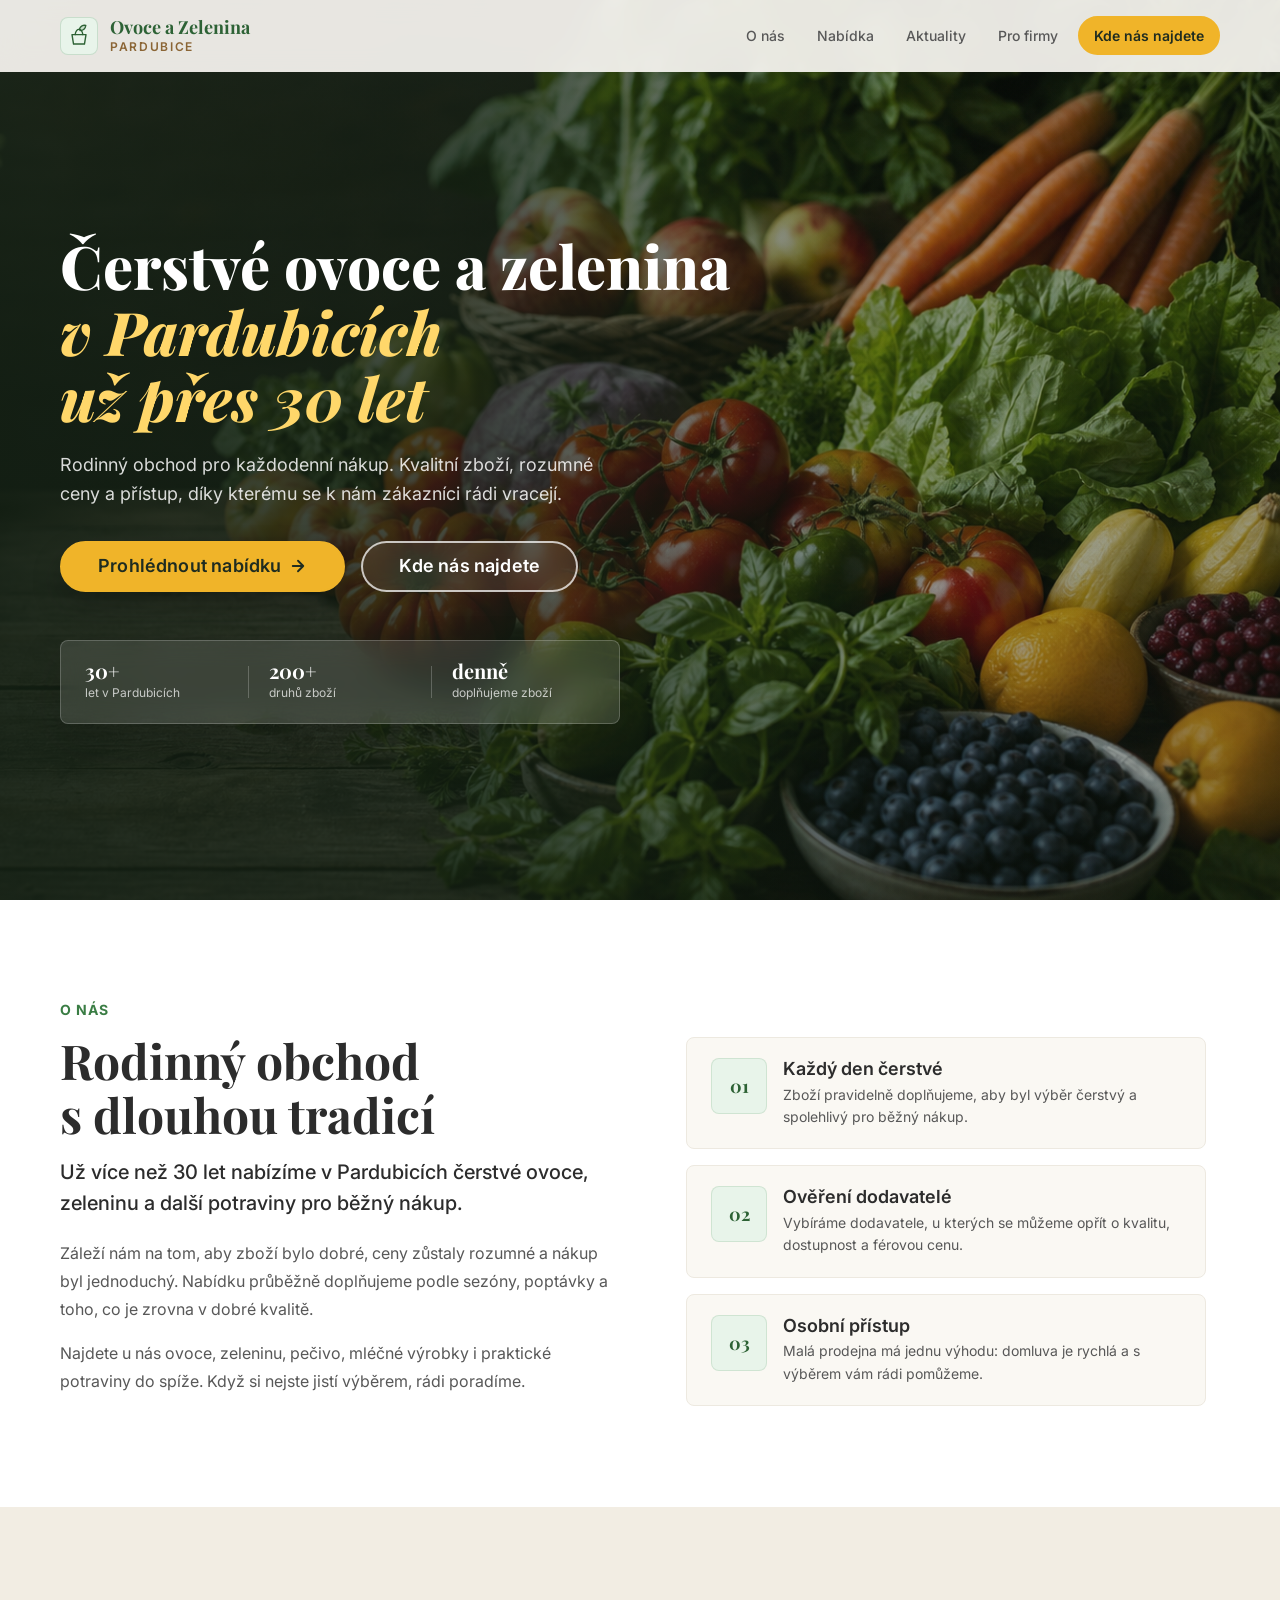
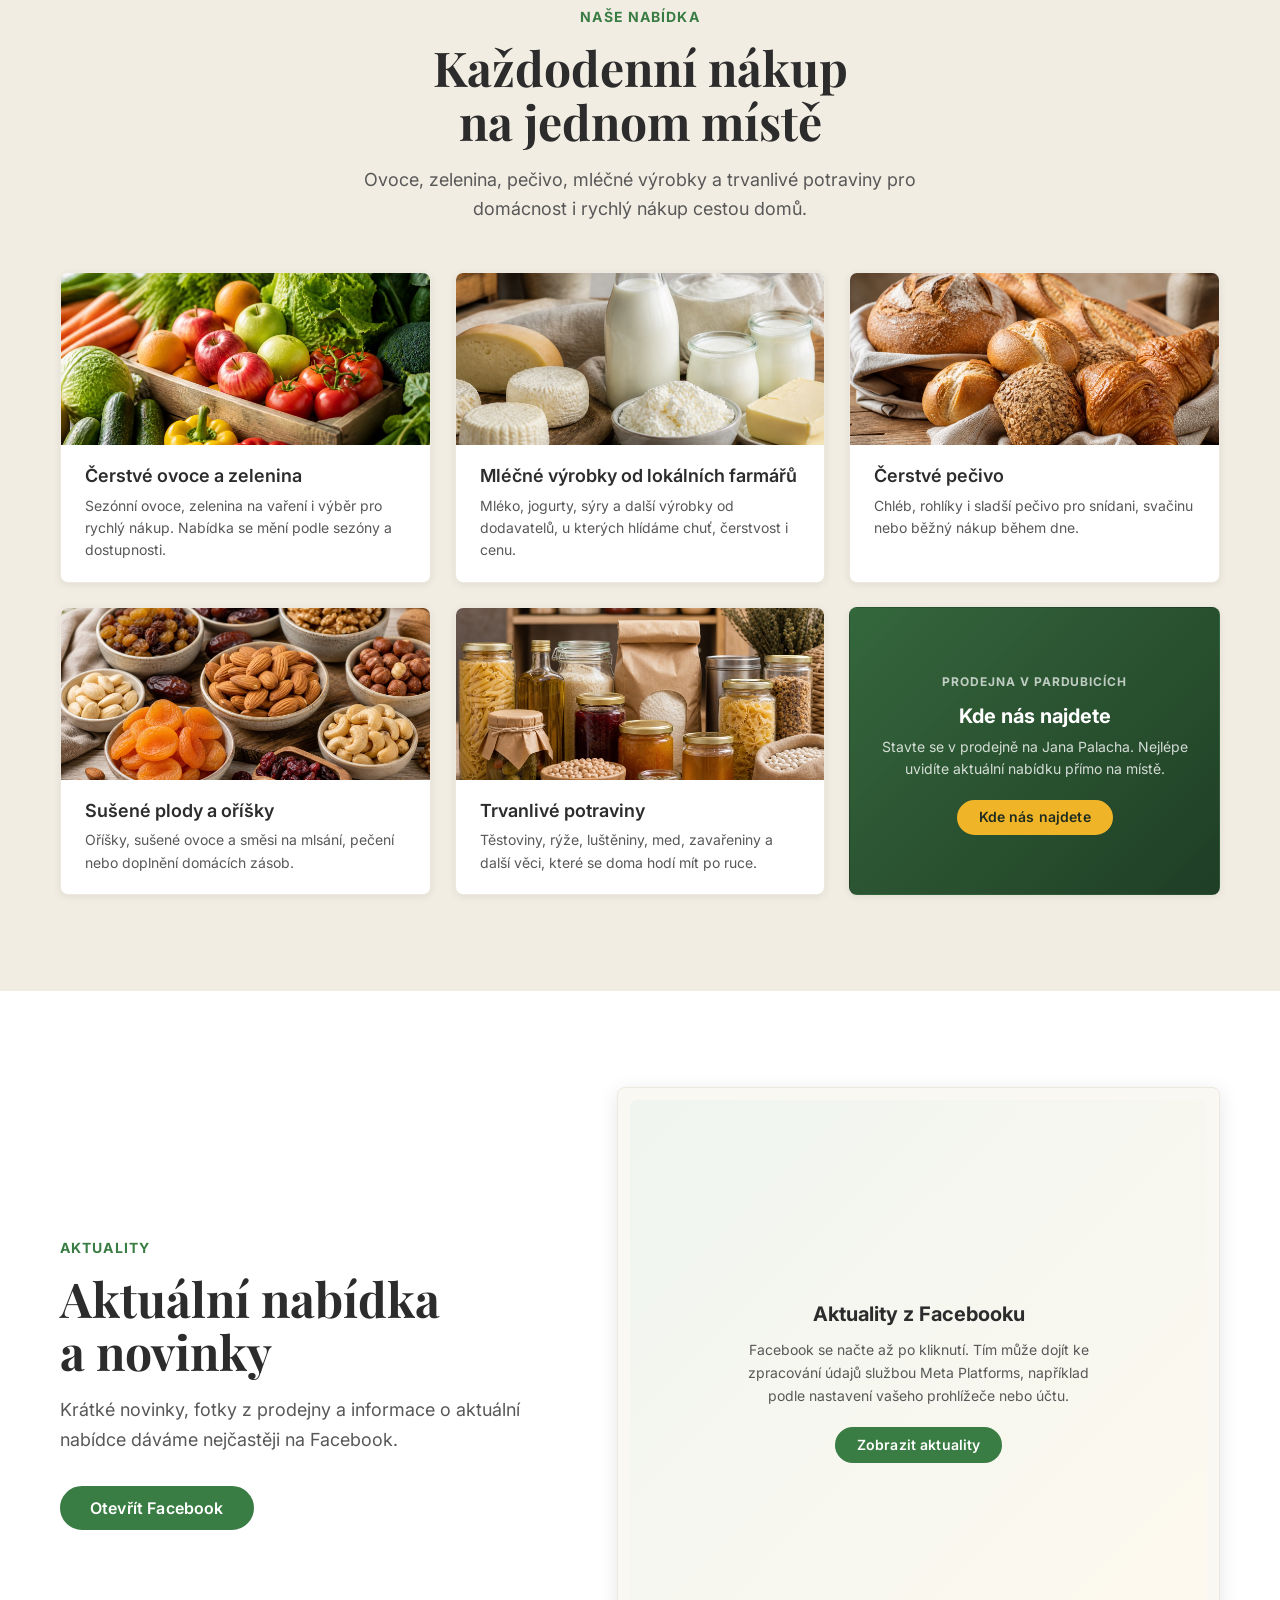
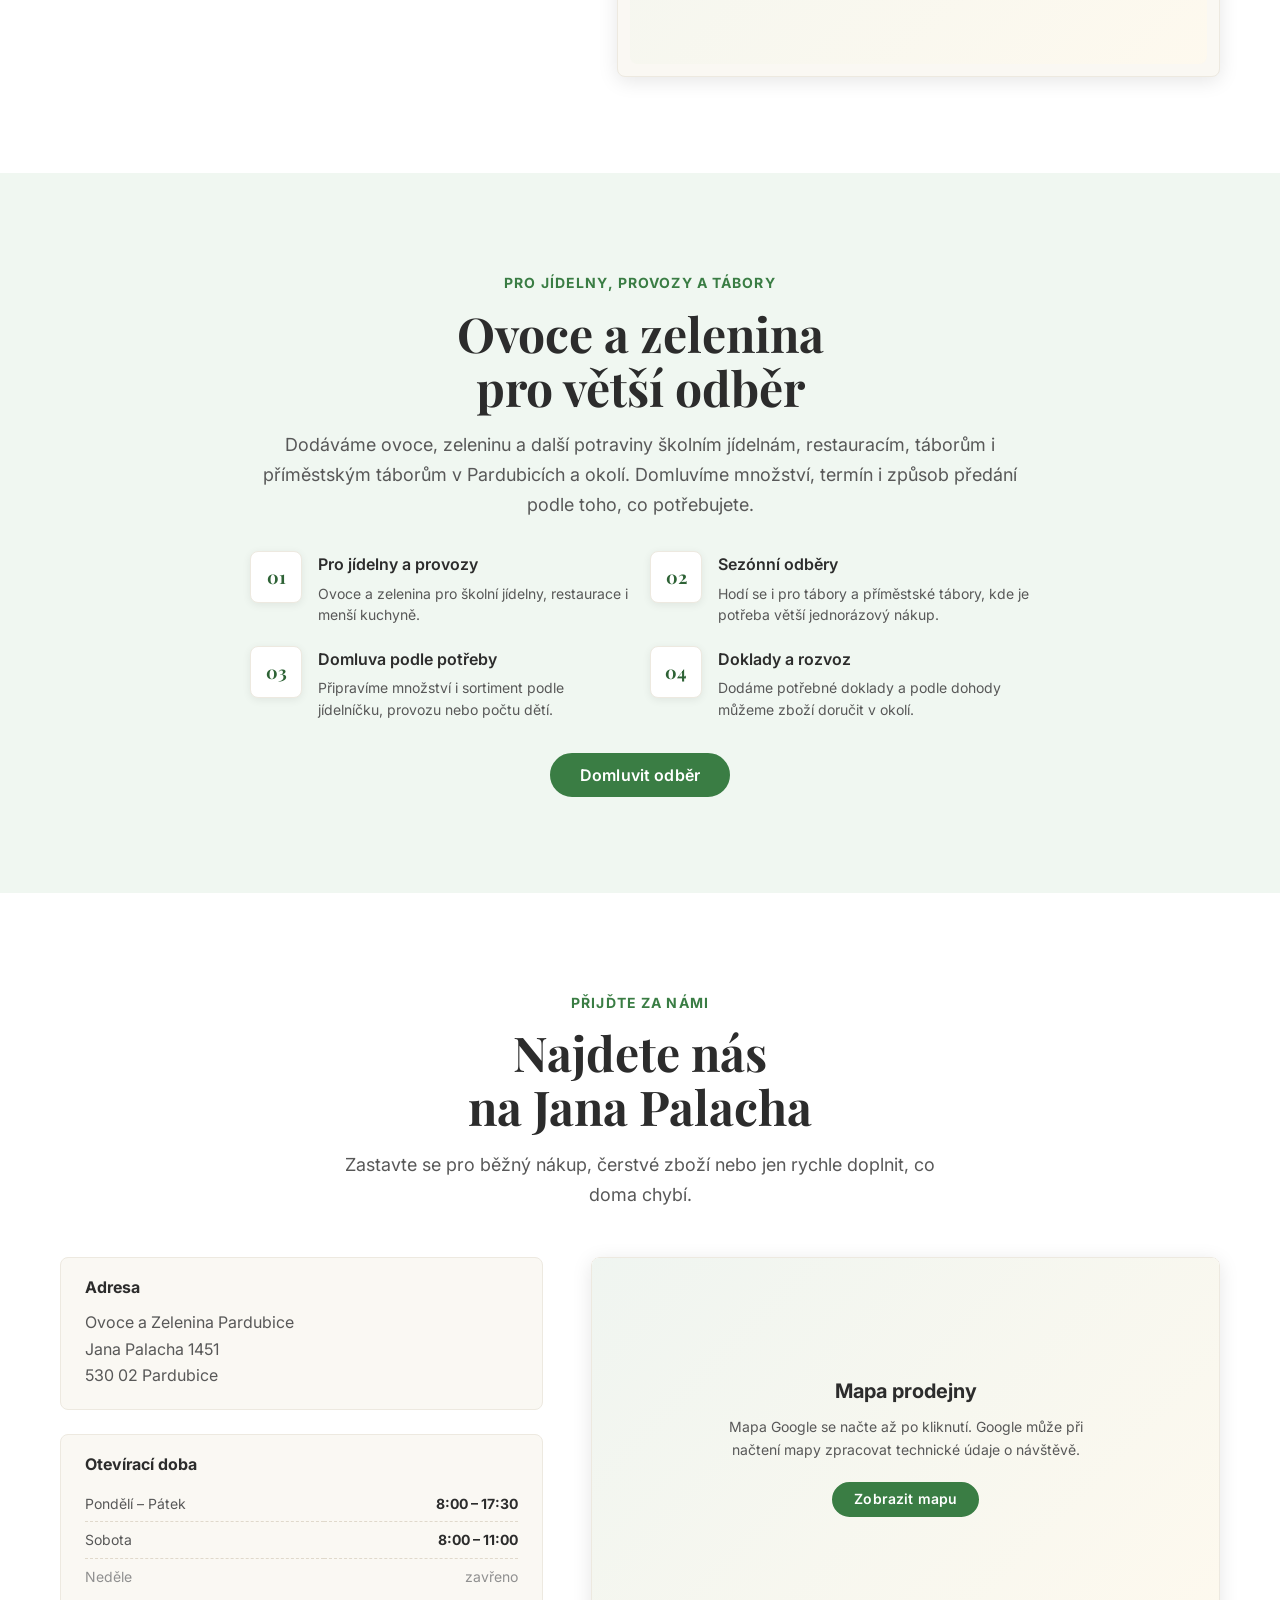
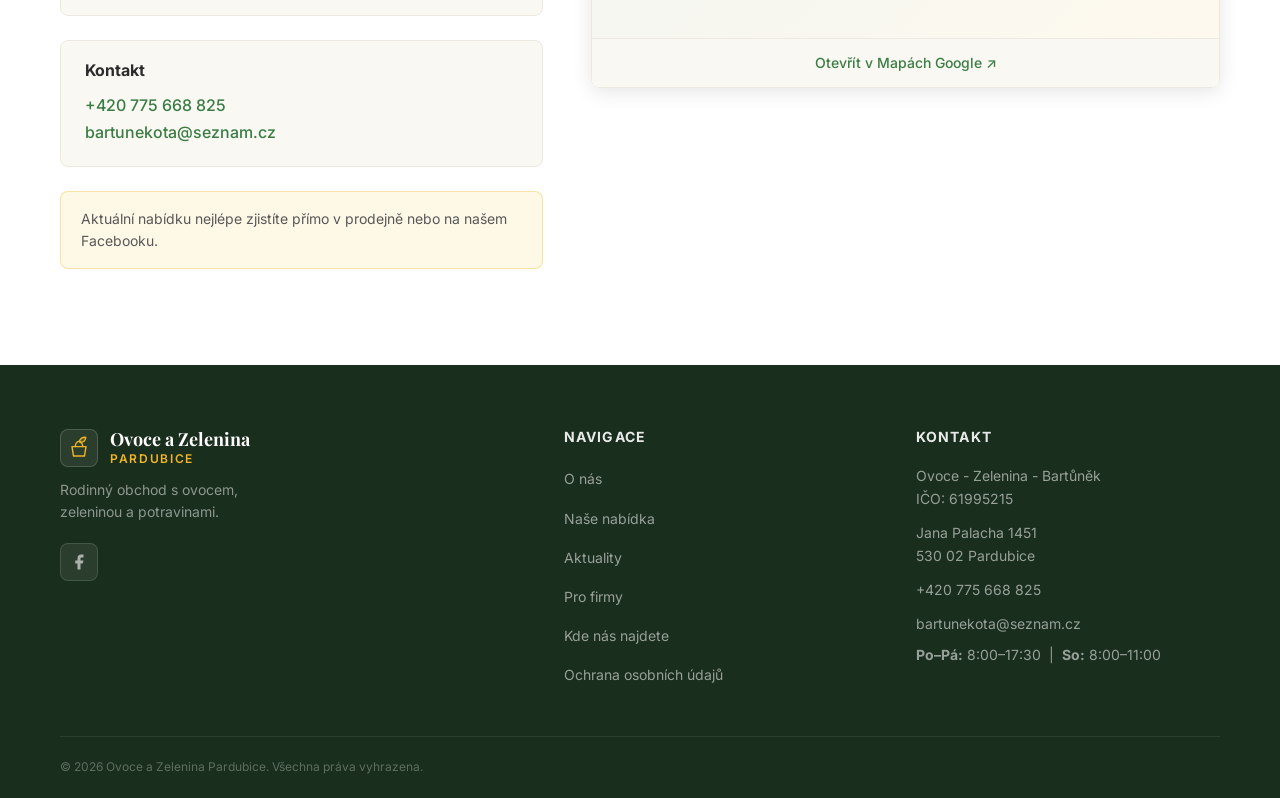
==== commit 6f9ae1d7: "Update privacy footer label" ====
--- a/index.html
+++ b/index.html
@@ -449,7 +449,7 @@
             <li><a href="#aktuality">Aktuality</a></li>
             <li><a href="#firmy">Pro firmy</a></li>
             <li><a href="#kontakt">Kde nás najdete</a></li>
-            <li><a href="ochrana-osobnich-udaju.html">Ochrana údajů</a></li>
+            <li><a href="ochrana-osobnich-udaju.html">Ochrana osobních údajů</a></li>
           </ul>
         </nav>
 
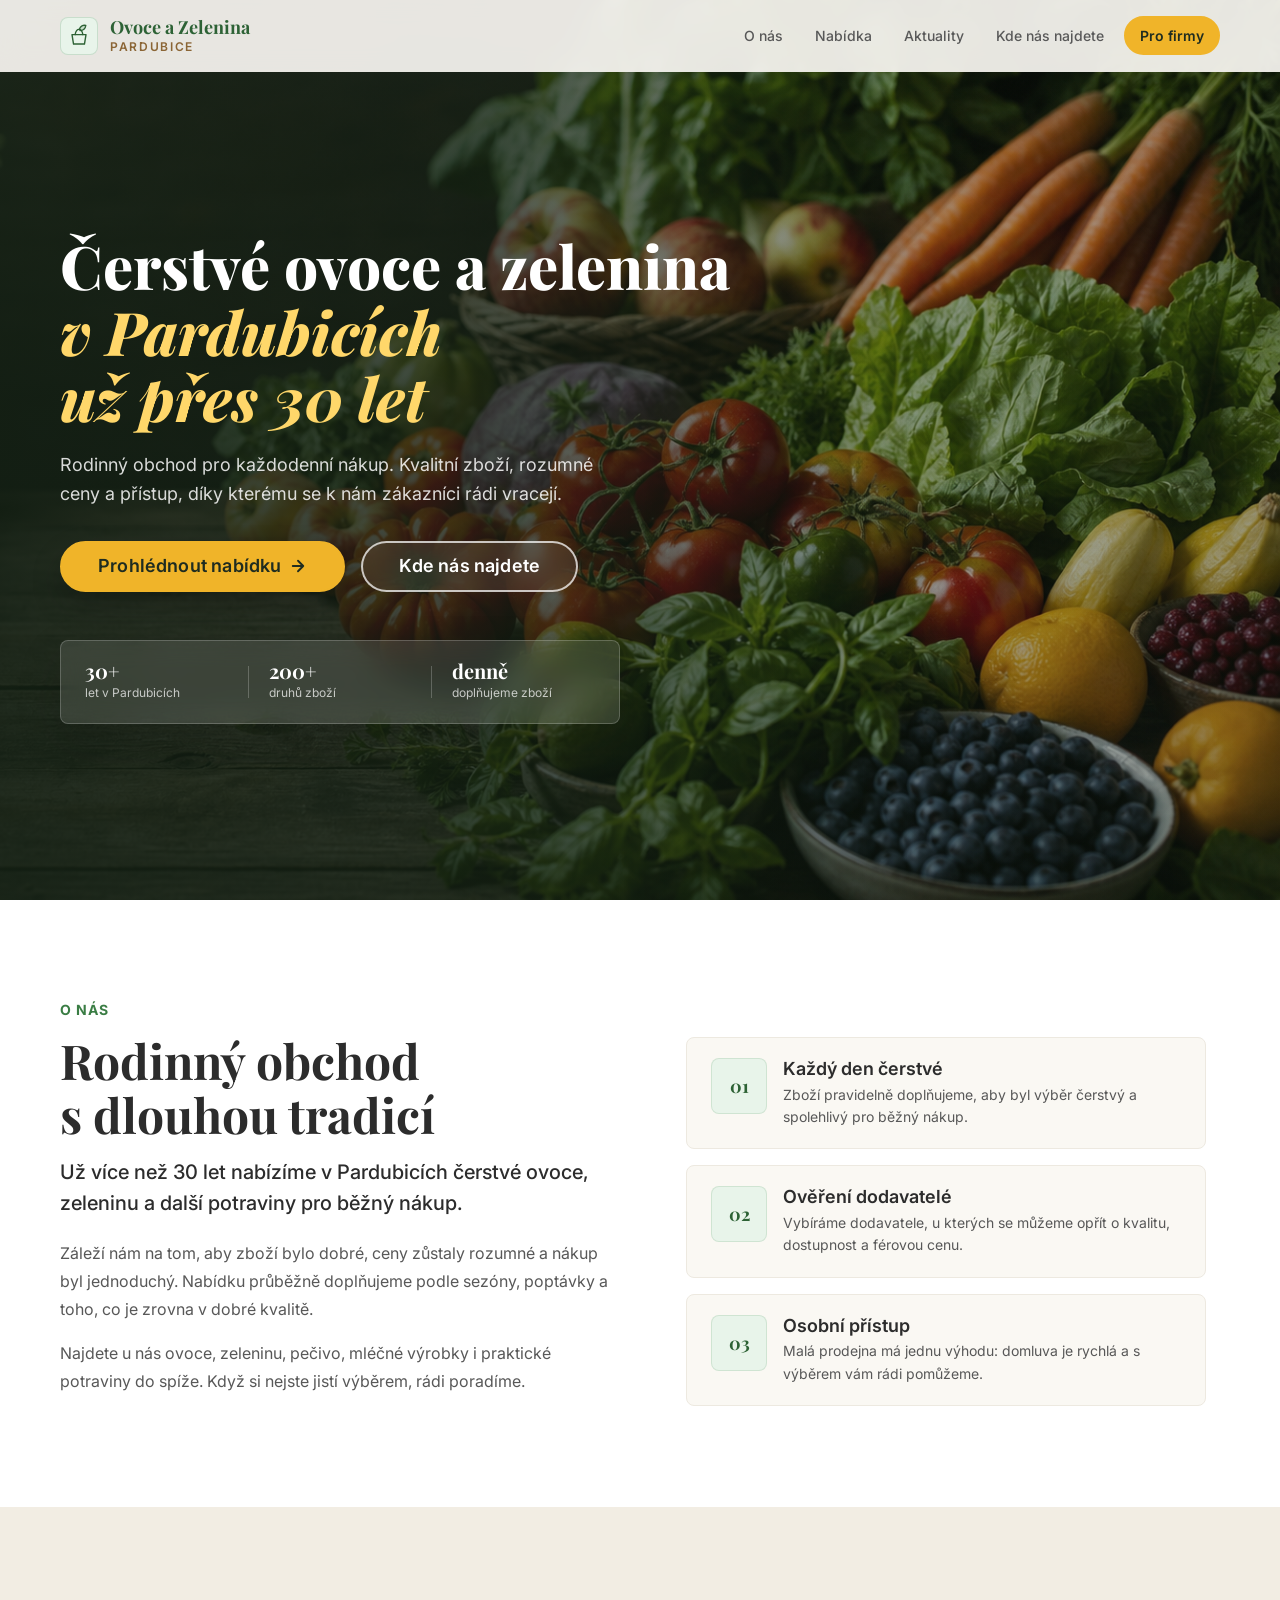
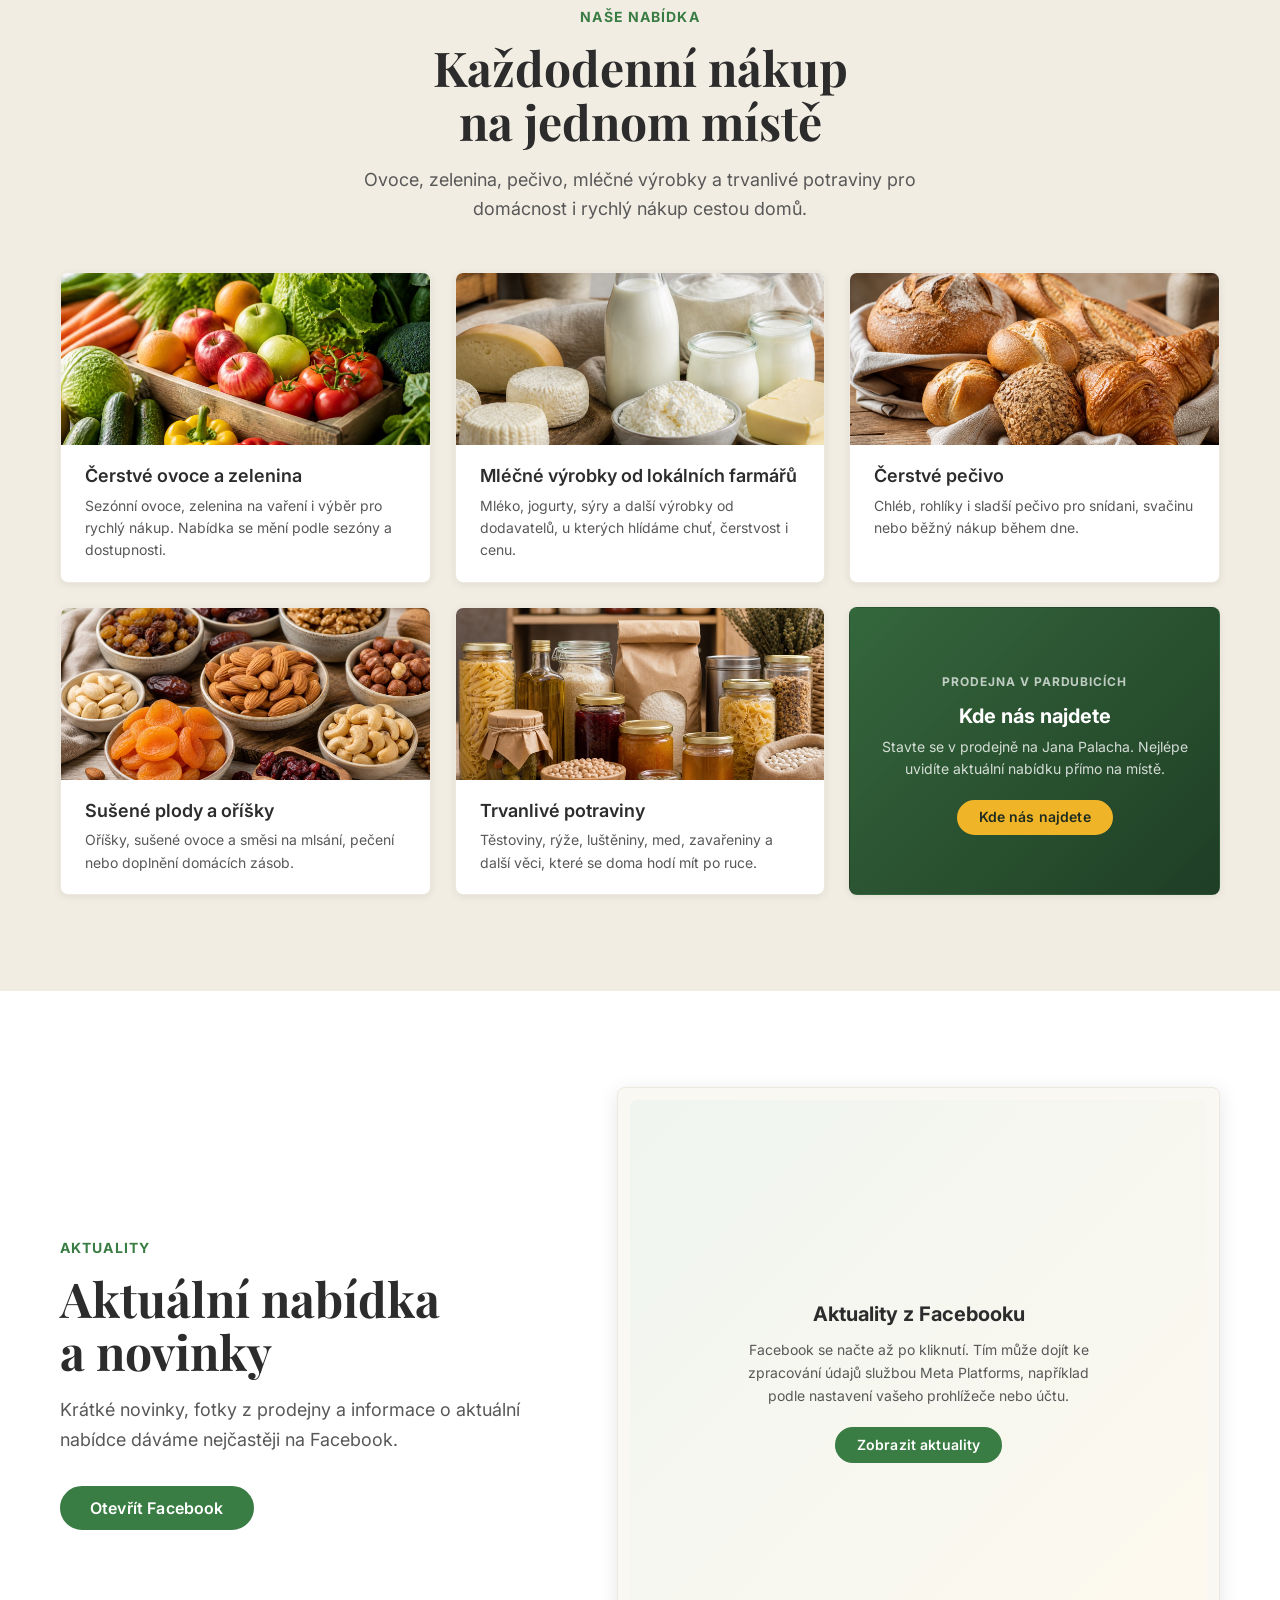
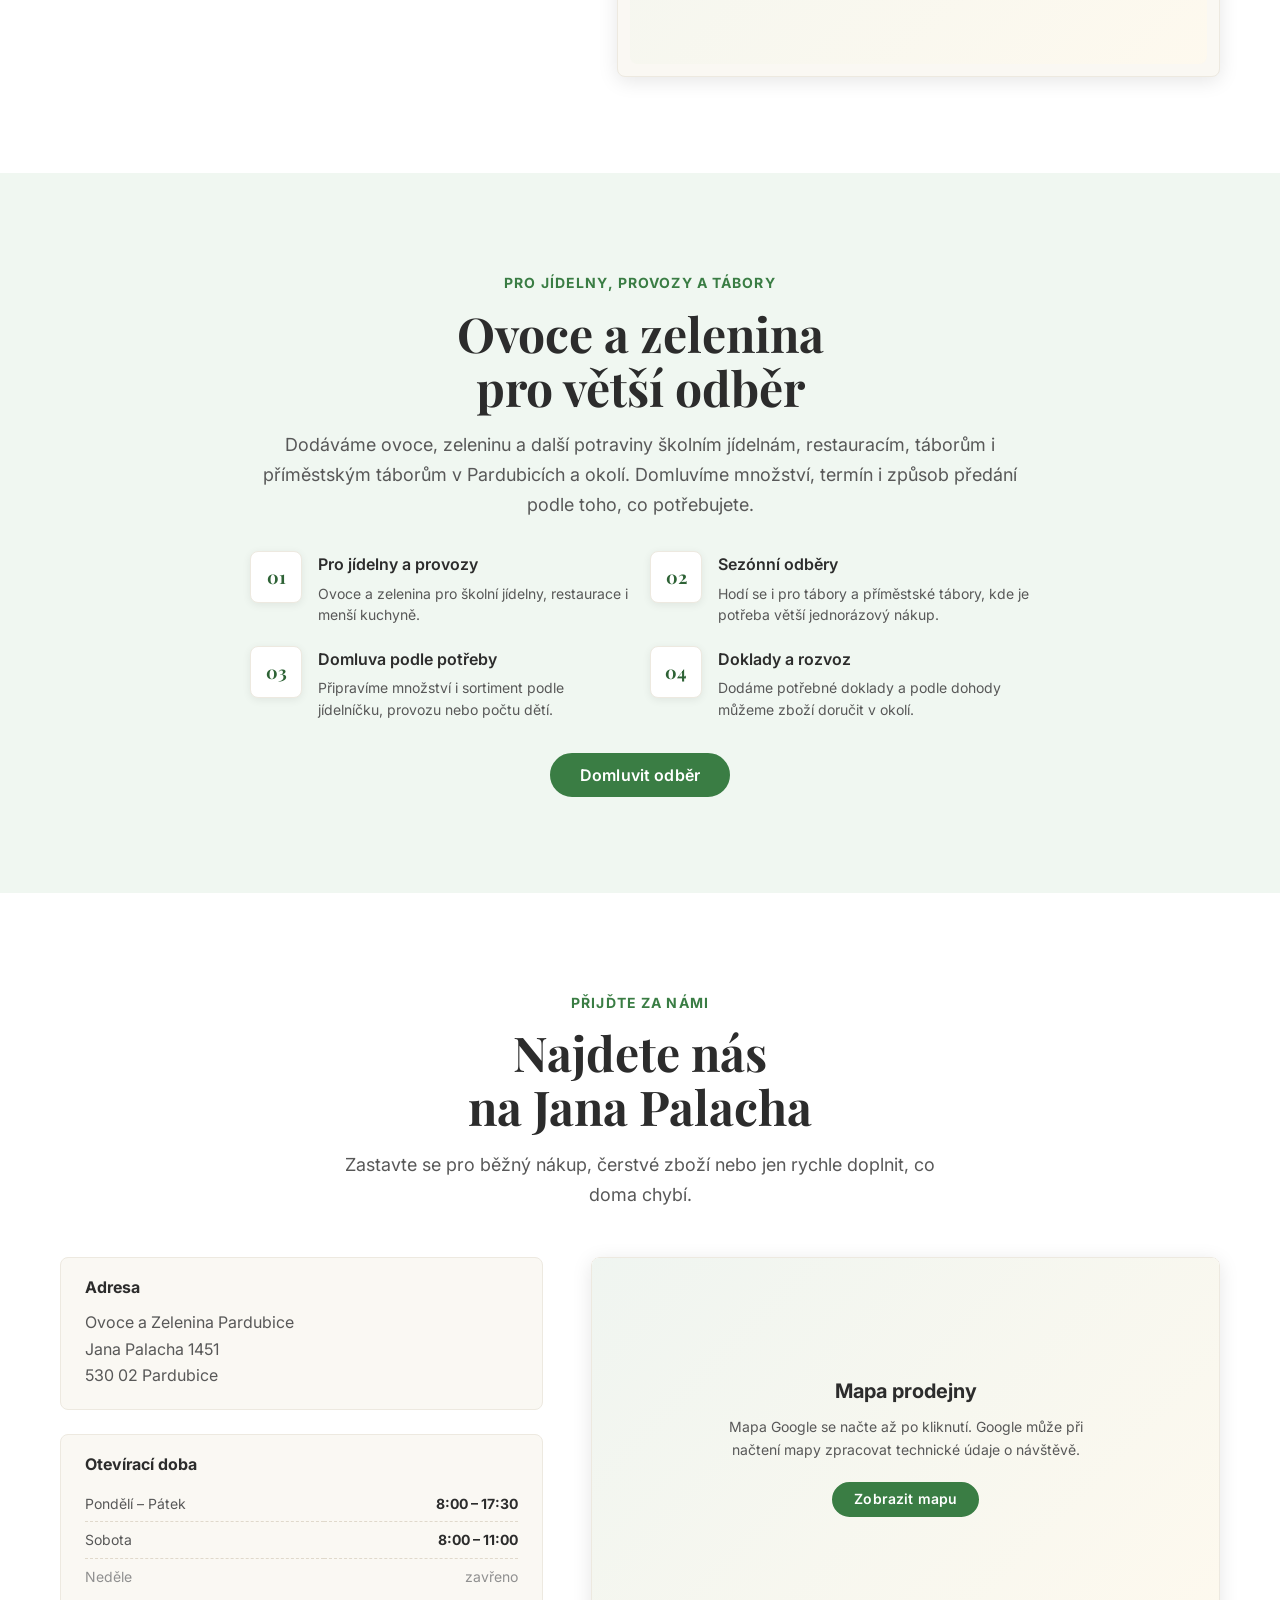
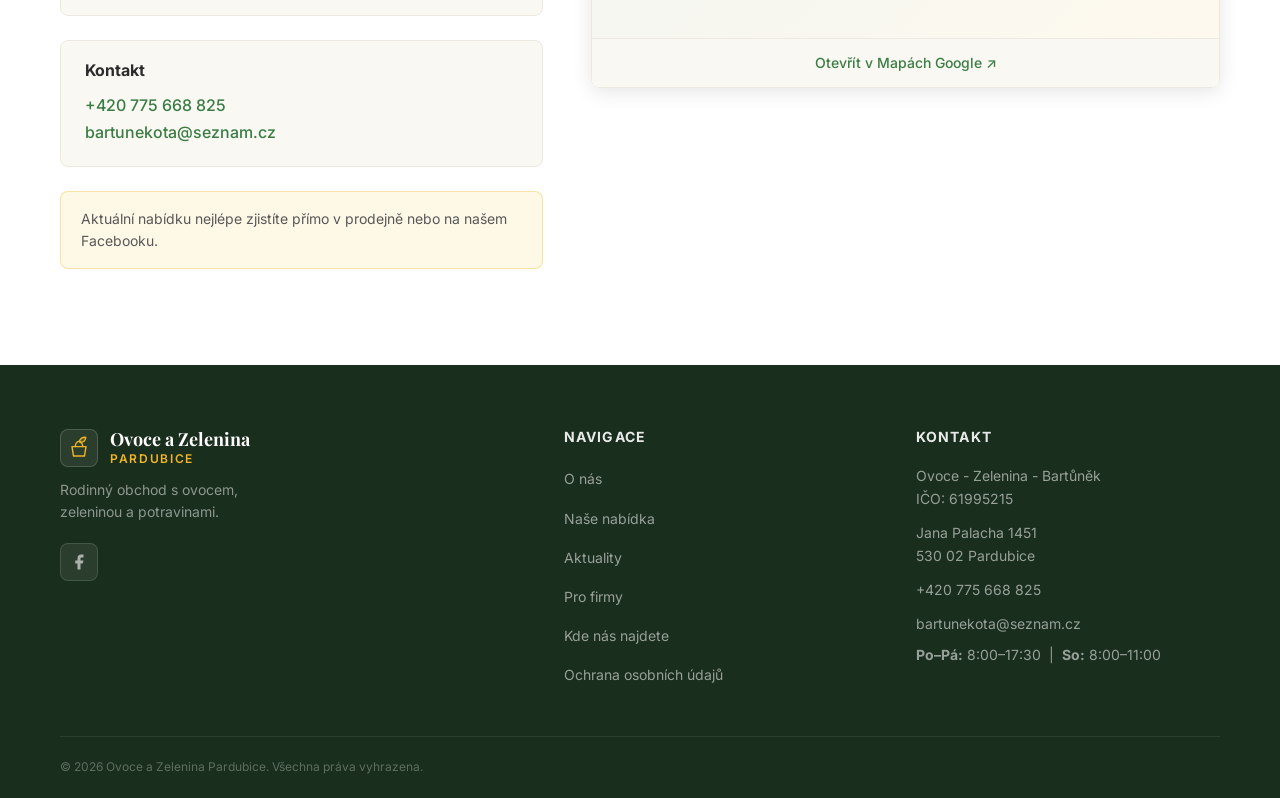
==== commit 0478ee35: "Highlight business nav link" ====
--- a/index.html
+++ b/index.html
@@ -5,11 +5,80 @@
   <meta name="viewport" content="width=device-width, initial-scale=1.0">
   <title>Ovoce a Zelenina Pardubice – Rodinný obchod už přes 30 let</title>
   <meta name="description" content="Rodinný obchod s ovocem, zeleninou a potravinami v Pardubicích. Už přes 30 let stavíme na kvalitě, rozumné ceně a příjemném nákupu. Jana Palacha 1451.">
+  <meta name="robots" content="index, follow">
   <meta name="referrer" content="strict-origin-when-cross-origin">
+  <link rel="canonical" href="https://ovoce-zelenina-pardubice.cz/">
+  <meta name="theme-color" content="#2f6f3e">
+  <link rel="icon" href="/favicon.svg" type="image/svg+xml">
+
+  <meta property="og:type" content="website">
+  <meta property="og:locale" content="cs_CZ">
+  <meta property="og:site_name" content="Ovoce a Zelenina Pardubice">
+  <meta property="og:title" content="Ovoce a Zelenina Pardubice – Rodinný obchod už přes 30 let">
+  <meta property="og:description" content="Rodinný obchod s ovocem, zeleninou a potravinami v Pardubicích. Kvalitní zboží, rozumné ceny a osobní přístup.">
+  <meta property="og:url" content="https://ovoce-zelenina-pardubice.cz/">
+  <meta property="og:image" content="https://ovoce-zelenina-pardubice.cz/assets/hero-produce.png">
+  <meta property="og:image:alt" content="Čerstvé ovoce a zelenina v prodejně Ovoce a Zelenina Pardubice">
+
+  <meta name="twitter:card" content="summary_large_image">
+  <meta name="twitter:title" content="Ovoce a Zelenina Pardubice">
+  <meta name="twitter:description" content="Rodinný obchod s ovocem, zeleninou a potravinami v Pardubicích.">
+  <meta name="twitter:image" content="https://ovoce-zelenina-pardubice.cz/assets/hero-produce.png">
+
   <link rel="preconnect" href="https://fonts.googleapis.com">
   <link rel="preconnect" href="https://fonts.gstatic.com" crossorigin>
   <link href="https://fonts.googleapis.com/css2?family=Playfair+Display:wght@400;600;700;800&family=Inter:wght@300;400;500;600&display=swap" rel="stylesheet">
   <link rel="stylesheet" href="css/style.css?v=launch-review">
+  <script type="application/ld+json">
+  {
+    "@context": "https://schema.org",
+    "@type": "GroceryStore",
+    "name": "Ovoce - Zelenina - Bartůněk",
+    "alternateName": "Ovoce a Zelenina Pardubice",
+    "url": "https://ovoce-zelenina-pardubice.cz/",
+    "image": "https://ovoce-zelenina-pardubice.cz/assets/hero-produce.png",
+    "description": "Rodinný obchod s ovocem, zeleninou a potravinami v Pardubicích.",
+    "telephone": "+420775668825",
+    "email": "bartunekota@seznam.cz",
+    "priceRange": "$$",
+    "sameAs": [
+      "https://www.facebook.com/ovocezeleninapardubice"
+    ],
+    "address": {
+      "@type": "PostalAddress",
+      "streetAddress": "Jana Palacha 1451",
+      "addressLocality": "Pardubice",
+      "postalCode": "530 02",
+      "addressCountry": "CZ"
+    },
+    "geo": {
+      "@type": "GeoCoordinates",
+      "latitude": 50.0266398,
+      "longitude": 15.7705821
+    },
+    "openingHoursSpecification": [
+      {
+        "@type": "OpeningHoursSpecification",
+        "dayOfWeek": [
+          "Monday",
+          "Tuesday",
+          "Wednesday",
+          "Thursday",
+          "Friday"
+        ],
+        "opens": "08:00",
+        "closes": "17:30"
+      },
+      {
+        "@type": "OpeningHoursSpecification",
+        "dayOfWeek": "Saturday",
+        "opens": "08:00",
+        "closes": "11:00"
+      }
+    ],
+    "hasMap": "https://www.google.com/maps/place/Ovoce+a+Zelenina+-+Bart%C5%AFn%C4%9Bk/@50.0266397,15.7657112,667m/data=!3m2!1e3!4b1!4m6!3m5!1s0x470dcd3e4e9f7d7b:0xc7a788be14fceabe!8m2!3d50.0266398!4d15.7705821!16s%2Fg%2F11sf9skxr0"
+  }
+  </script>
 </head>
 <body>
 
@@ -37,8 +106,8 @@
           <li><a href="#o-nas"    class="nav__link">O nás</a></li>
           <li><a href="#nabidka"  class="nav__link">Nabídka</a></li>
           <li><a href="#aktuality" class="nav__link">Aktuality</a></li>
-          <li><a href="#firmy"    class="nav__link">Pro firmy</a></li>
-          <li><a href="#kontakt"  class="nav__link nav__link--highlight">Kde nás najdete</a></li>
+          <li><a href="#kontakt"  class="nav__link">Kde nás najdete</a></li>
+          <li><a href="#firmy"    class="nav__link nav__link--highlight">Pro firmy</a></li>
         </ul>
       </nav>
 
--- a/css/style.css
+++ b/css/style.css
@@ -1265,6 +1265,27 @@
   margin-top: var(--space-8);
 }
 
+.not-found {
+  min-height: calc(100svh - 330px);
+  display: flex;
+  align-items: center;
+}
+
+.not-found__inner {
+  text-align: center;
+}
+
+.not-found__inner .legal__intro {
+  margin-inline: auto;
+}
+
+.not-found__actions {
+  display: flex;
+  justify-content: center;
+  gap: var(--space-3);
+  flex-wrap: wrap;
+}
+
 /* ============================================================
    14. FOOTER
    ============================================================ */
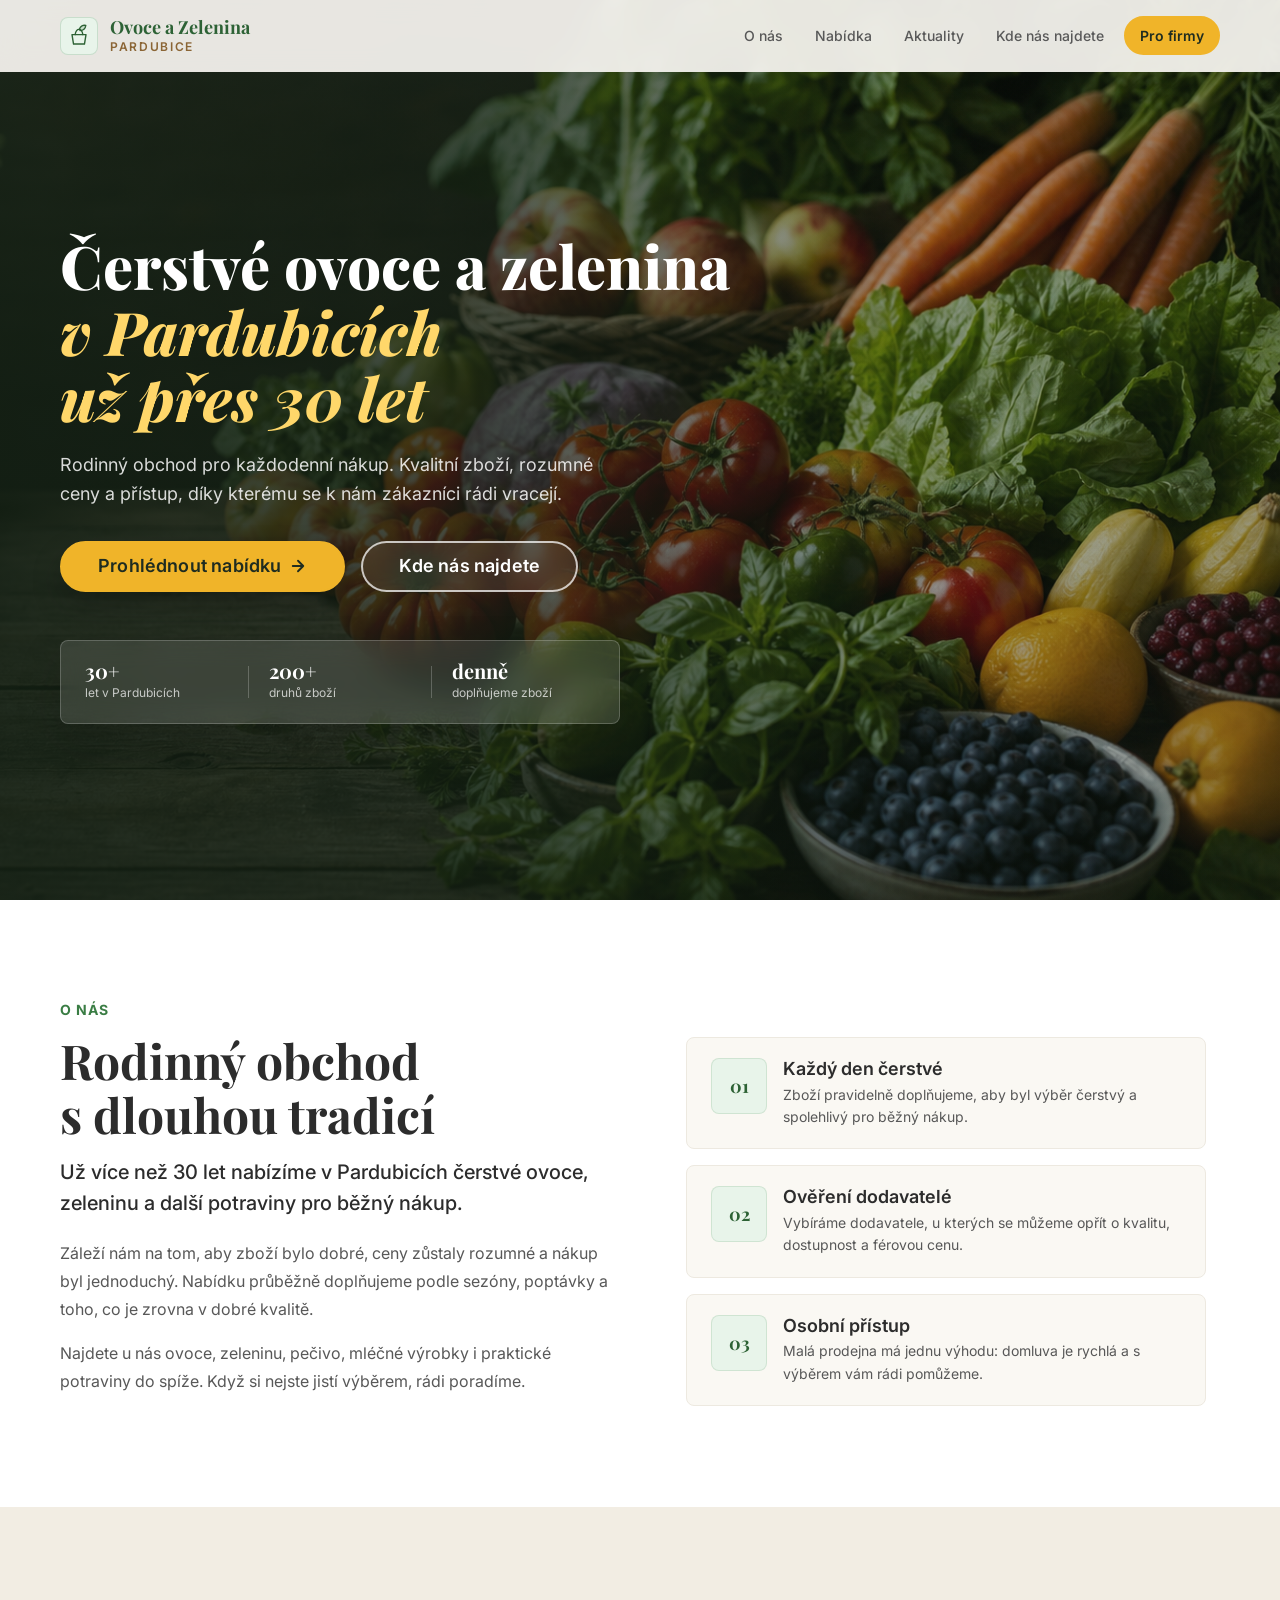
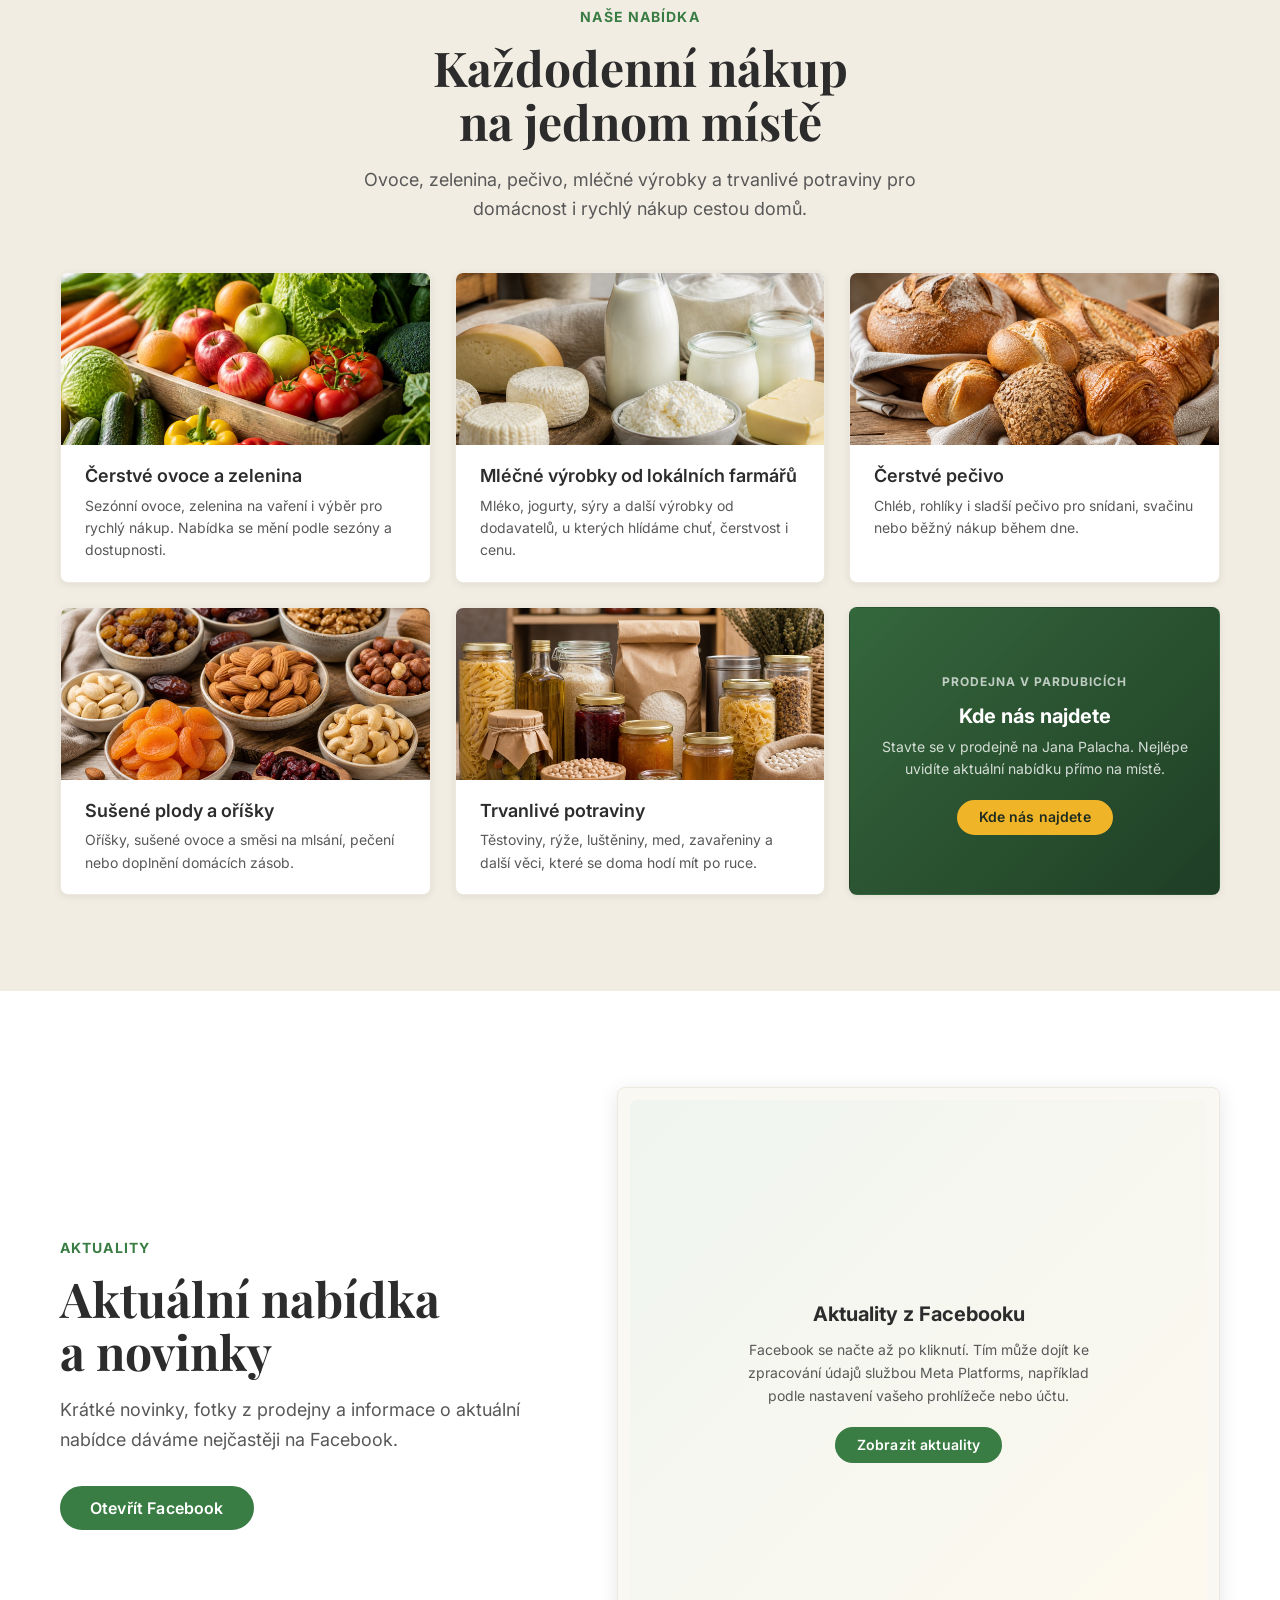
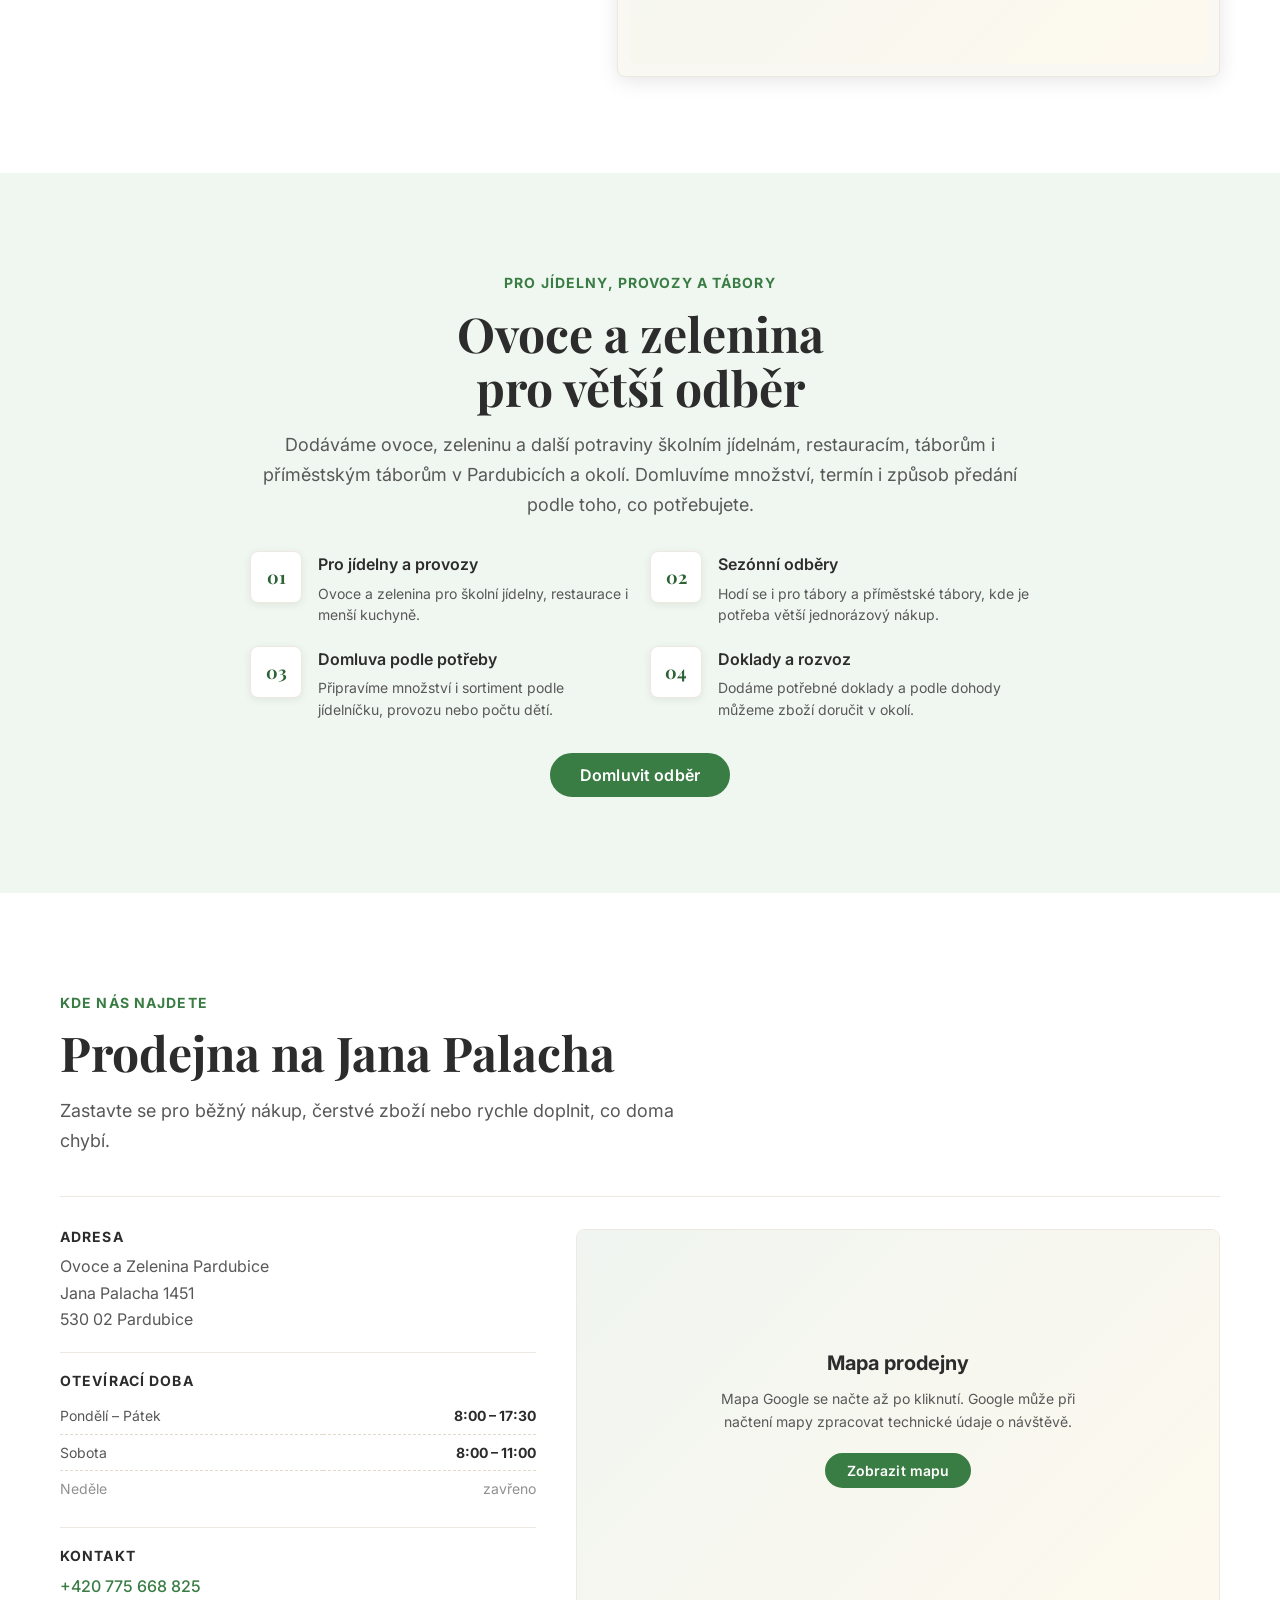
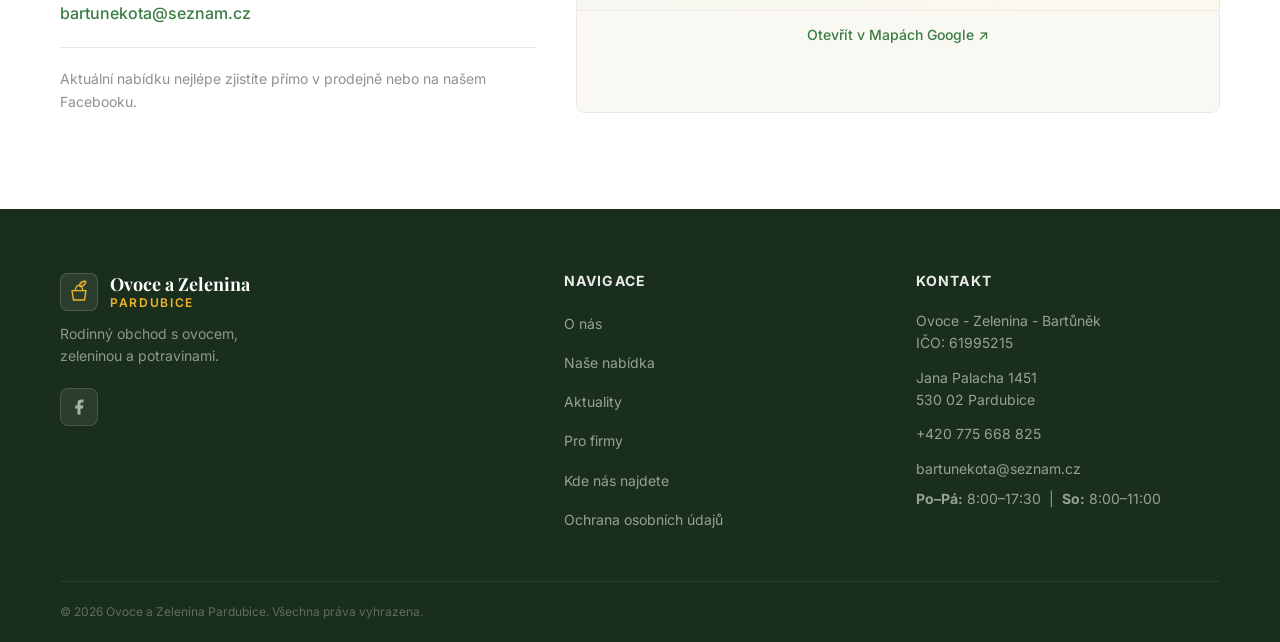
==== commit 849ece3c: "Refine contact section" ====
--- a/index.html
+++ b/index.html
@@ -391,10 +391,10 @@
          ======================== -->
     <section class="contact" id="kontakt">
       <div class="container">
-        <div class="section-header" data-animate>
-          <div class="section-label">Přijďte za námi</div>
-          <h2 class="section-title">Najdete nás<br>na Jana Palacha</h2>
-          <p class="section-subtitle">Zastavte se pro běžný nákup, čerstvé zboží nebo jen rychle doplnit, co doma chybí.</p>
+        <div class="section-header contact__header" data-animate>
+          <div class="section-label">Kde nás najdete</div>
+          <h2 class="section-title">Prodejna na Jana Palacha</h2>
+          <p class="section-subtitle">Zastavte se pro běžný nákup, čerstvé zboží nebo rychle doplnit, co doma chybí.</p>
         </div>
 
         <div class="contact__inner">
--- a/css/style.css
+++ b/css/style.css
@@ -1055,35 +1055,53 @@
   background-color: var(--color-white);
 }
 
+.contact__header {
+  text-align: left;
+  align-items: flex-start;
+  margin-bottom: var(--space-10);
+}
+
+.contact__header .section-subtitle {
+  margin-inline: 0;
+}
+
 .contact__inner {
   display: grid;
-  grid-template-columns: 1fr 1.3fr;
-  gap: var(--space-12);
-  align-items: start;
+  grid-template-columns: minmax(280px, 0.85fr) minmax(0, 1.15fr);
+  gap: var(--space-10);
+  align-items: stretch;
+  padding-top: var(--space-8);
+  border-top: 1px solid var(--color-border-light);
 }
 
 .contact__info {
   display: flex;
   flex-direction: column;
-  gap: var(--space-6);
+  gap: 0;
 }
 
 .contact__block {
-  padding: var(--space-5) var(--space-6);
-  background: var(--color-bg);
-  border-radius: var(--radius-md);
-  border: 1px solid var(--color-border-light);
+  padding: var(--space-5) 0;
+  background: transparent;
+  border-bottom: 1px solid var(--color-border-light);
+}
+
+.contact__block:first-child {
+  padding-top: 0;
+}
+
+.contact__block:last-of-type {
+  border-bottom: none;
 }
 
 .contact__block-title {
   font-family: var(--font-body);
-  font-size: var(--text-base);
+  font-size: var(--text-sm);
   font-weight: 700;
+  text-transform: uppercase;
+  letter-spacing: 0.08em;
   color: var(--color-text);
-  margin-bottom: var(--space-3);
-  display: flex;
-  align-items: center;
-  gap: var(--space-2);
+  margin-bottom: var(--space-2);
 }
 
 .contact__address {
@@ -1139,42 +1157,31 @@
 
 /* Poznámka o parkování */
 .contact__note {
-  display: flex;
-  align-items: flex-start;
-  gap: var(--space-3);
-  padding: var(--space-4) var(--space-5);
-  background: var(--color-accent-pale);
-  border-radius: var(--radius-md);
-  border: 1px solid rgba(240, 180, 41, 0.35);
-}
-
-.contact__note span {
-  font-size: 1.4rem;
-  flex-shrink: 0;
-  margin-top: 2px;
+  padding-top: var(--space-5);
 }
 
 .contact__note p {
   font-size: var(--text-sm);
-  color: var(--color-text-light);
-  line-height: 1.55;
+  color: var(--color-text-muted);
+  line-height: 1.6;
 }
 
 /* Placeholder pro mapu */
 .contact__map {
-  border-radius: var(--radius-lg);
+  border-radius: var(--radius-sm);
   overflow: hidden;
-  box-shadow: var(--shadow-md);
 }
 
 /* Skutečná mapa */
 .map-wrap {
-  border-radius: var(--radius-lg);
+  height: 100%;
+  min-height: 430px;
+  border-radius: var(--radius-sm);
   overflow: hidden;
-  box-shadow: var(--shadow-md);
   border: 1px solid var(--color-border-light);
   display: flex;
   flex-direction: column;
+  background: var(--color-bg);
 }
 
 .map-wrap__link {
